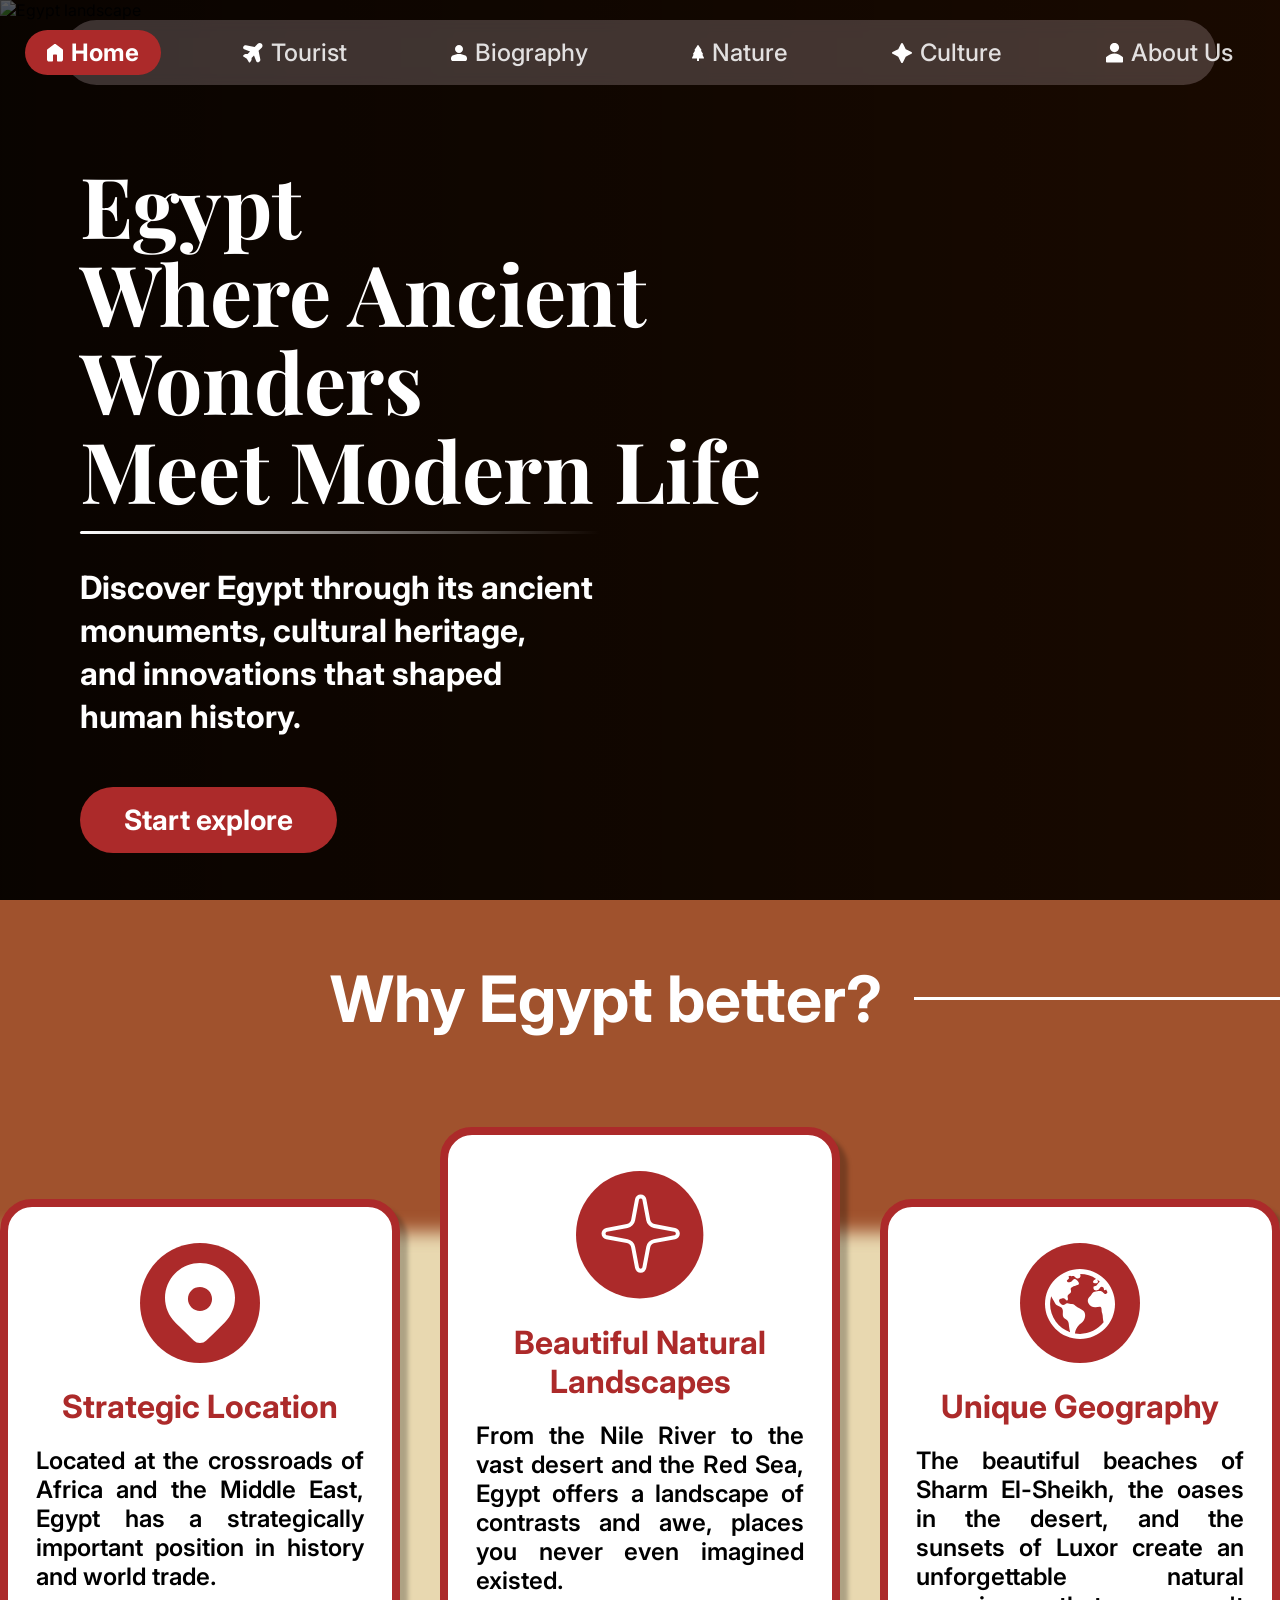
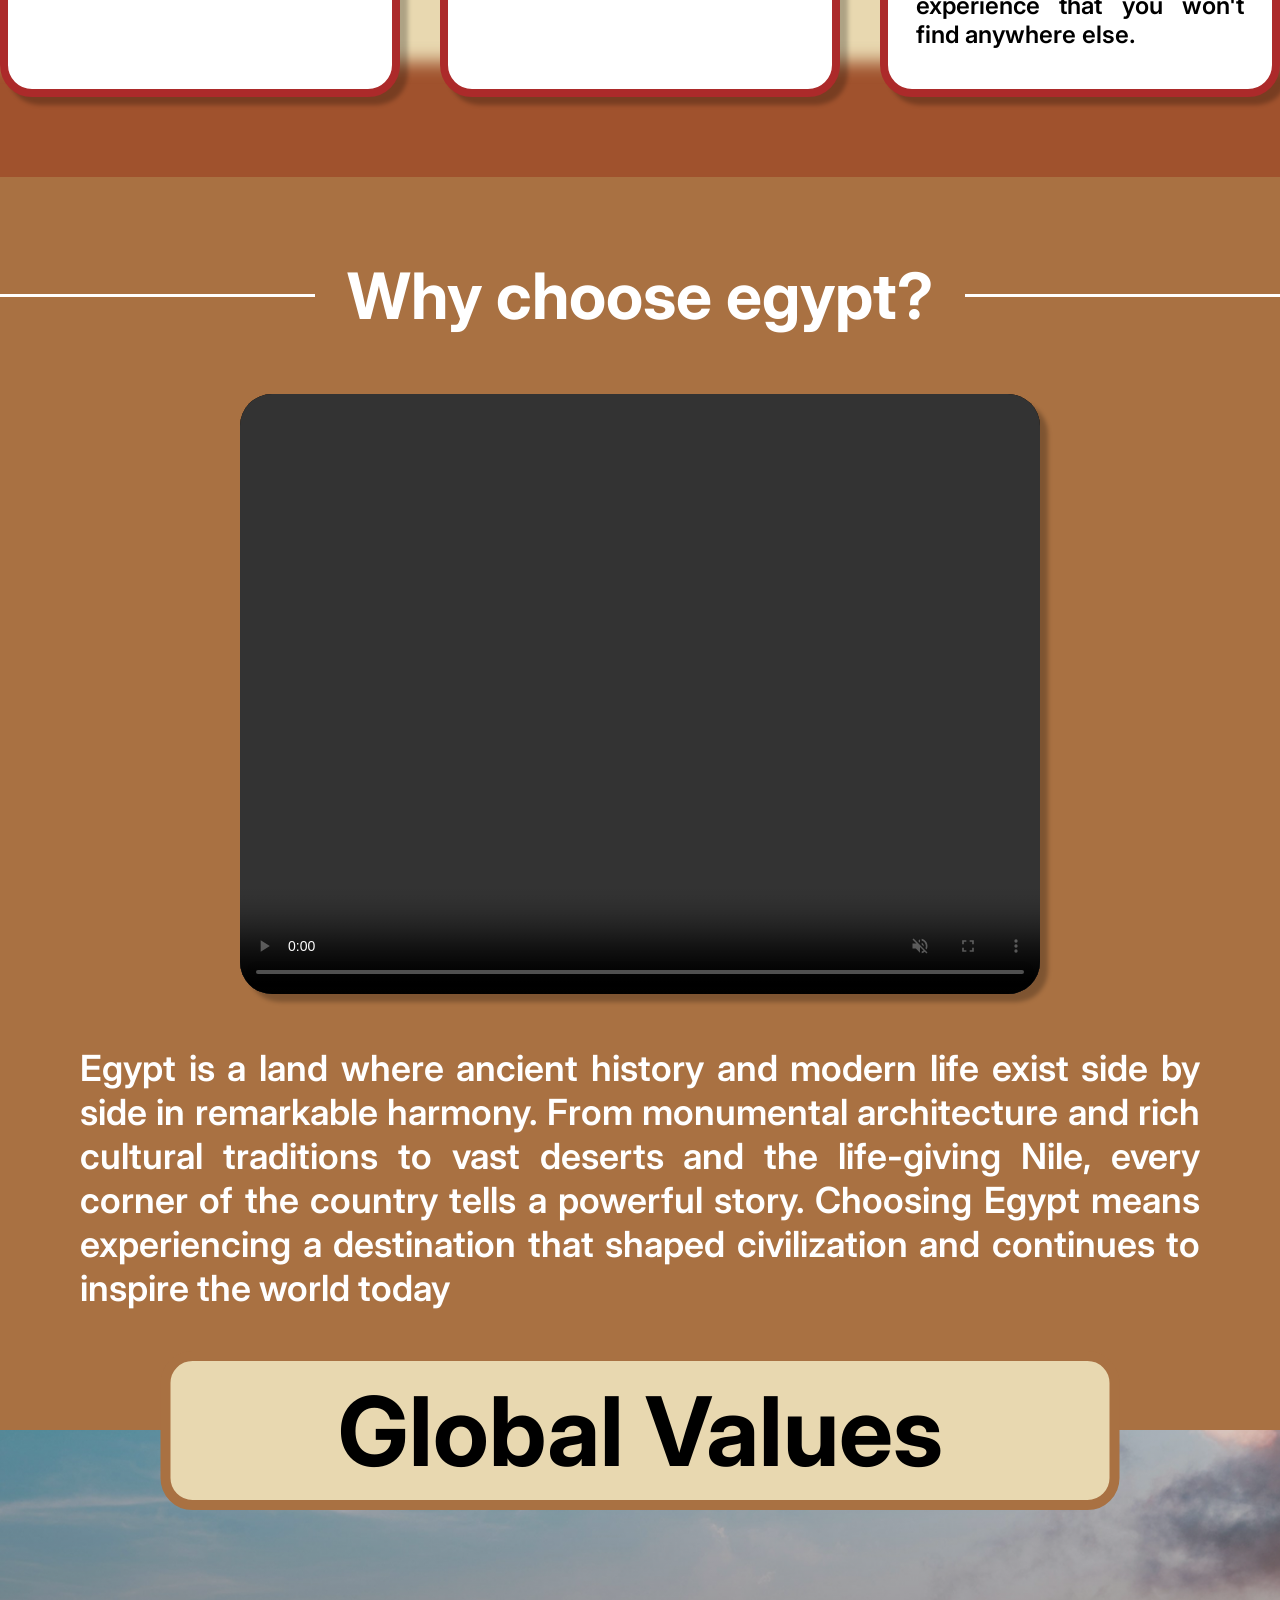
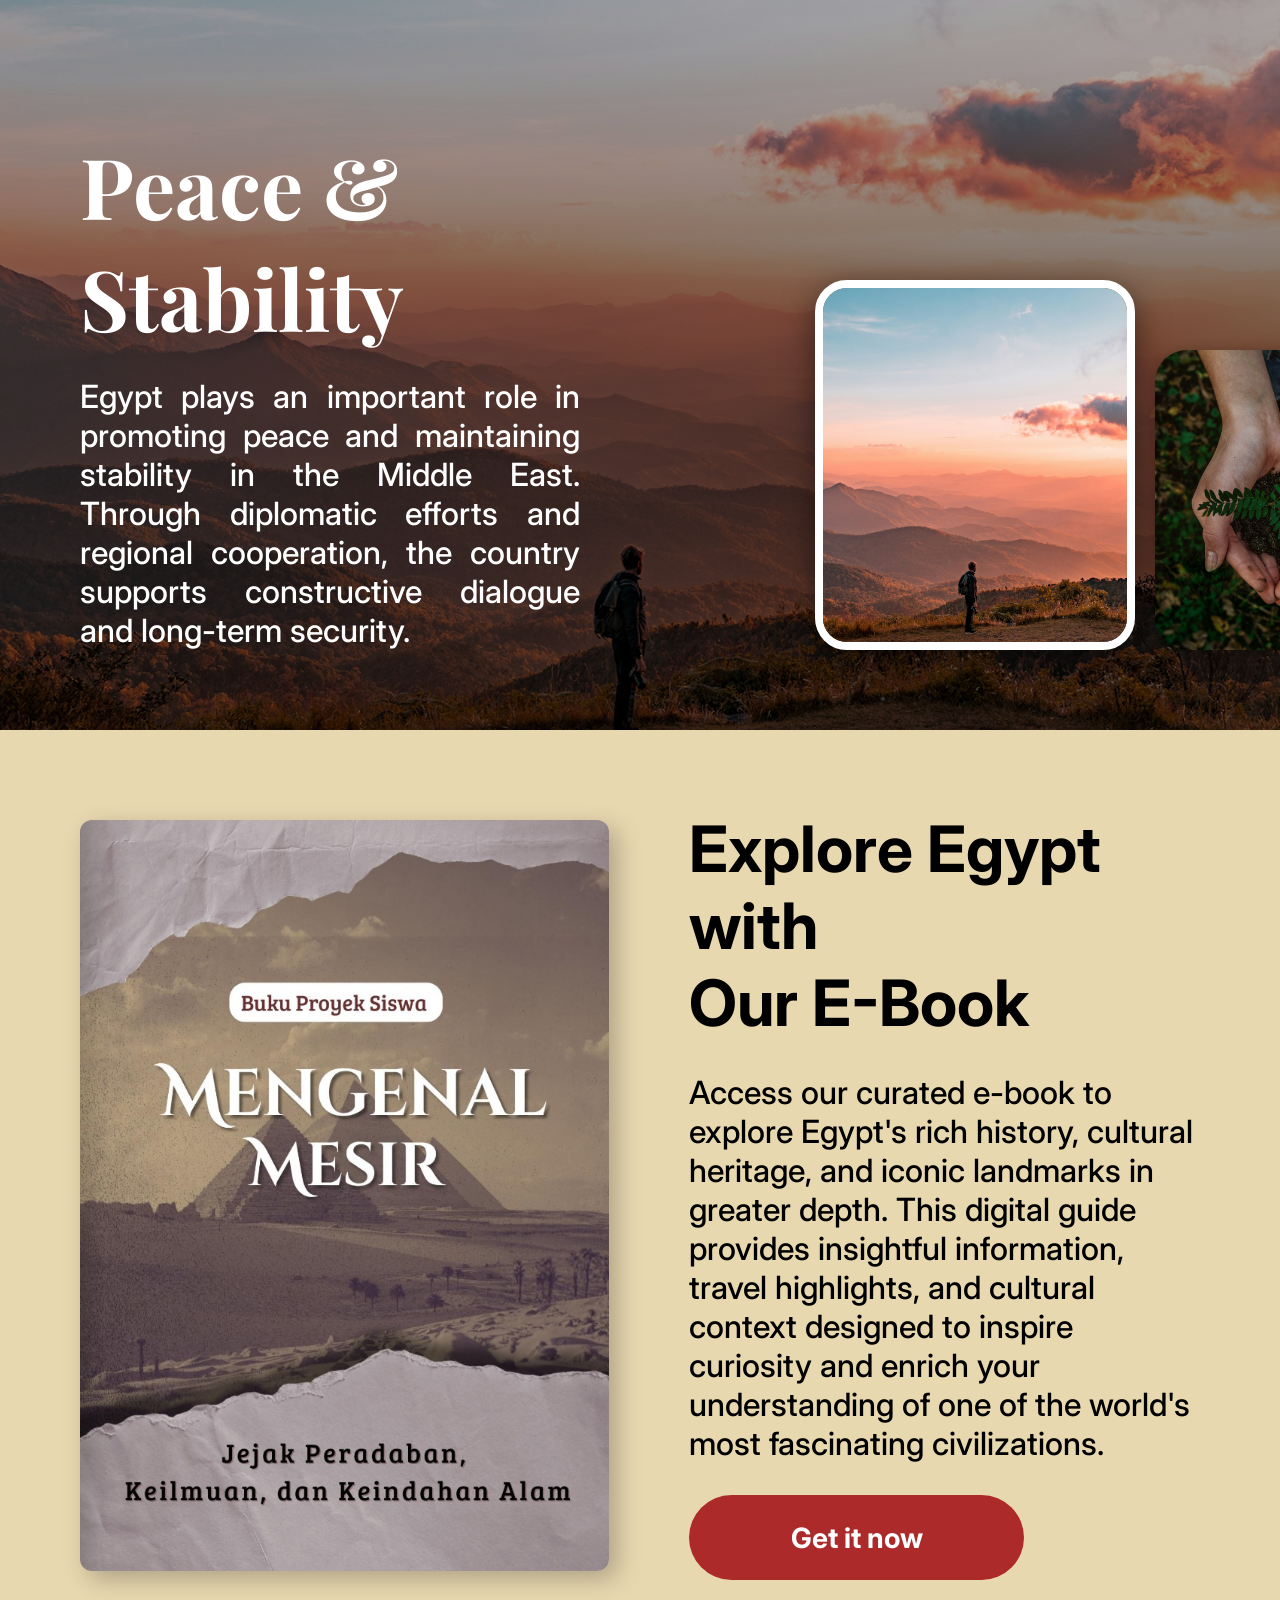
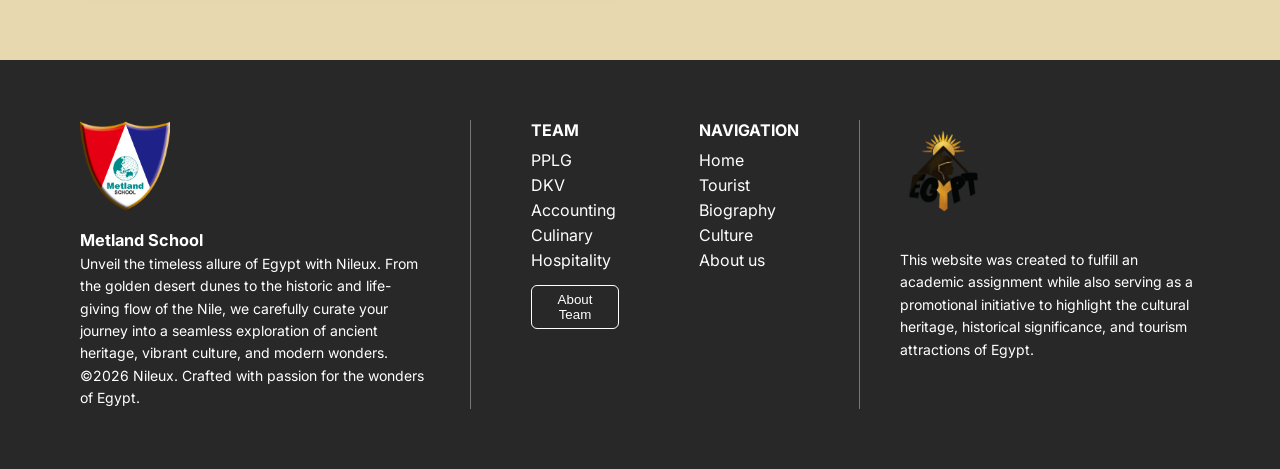
==== index.html @ 89a0843d "Add new tourist features including interactive schedule and iconic slider - Implemented PPlg.js for " ====
<!DOCTYPE html>
<html lang="en">
<head>
    <meta charset="UTF-8">
    <meta name="viewport" content="width=device-width, initial-scale=1.0">
    <title>Egypt – Where Ancient Wonders Meet Modern Life</title>
    <link rel="preconnect" href="https://fonts.googleapis.com">
    <link rel="preconnect" href="https://fonts.gstatic.com" crossorigin>
    <link href="https://fonts.googleapis.com/css2?family=Playfair+Display:wght@700&family=Inter:wght@400;600;700&display=swap" rel="stylesheet">
    <link rel="stylesheet" href="PPLG.css">
</head>
<body>

<!-- ================================================================
     SECTION 1 – HERO
================================================================ -->
<section class="hero">
    <img class="hero__bg" src="back.jpg" alt="Egypt landscape">
    <div class="hero__overlay"></div>

    <nav>
        <a href="./index.html" class="active">
            <svg xmlns="http://www.w3.org/2000/svg" width="16" height="18" viewBox="0 0 16 18" fill="none"><path d="M0 15.5V6.5C0 6.18333 0.0709998 5.88333 0.213 5.6C0.355 5.31667 0.550667 5.08333 0.8 4.9L6.8 0.4C7.15 0.133333 7.55 0 8 0C8.45 0 8.85 0.133333 9.2 0.4L15.2 4.9C15.45 5.08333 15.646 5.31667 15.788 5.6C15.93 5.88333 16.0007 6.18333 16 6.5V15.5C16 16.05 15.804 16.521 15.412 16.913C15.02 17.305 14.5493 17.5007 14 17.5H11C10.7167 17.5 10.4793 17.404 10.288 17.212C10.0967 17.02 10.0007 16.7827 10 16.5V11.5C10 11.2167 9.904 10.9793 9.712 10.788C9.52 10.5967 9.28267 10.5007 9 10.5H7C6.71667 10.5 6.47933 10.596 6.288 10.788C6.09667 10.98 6.00067 11.2173 6 11.5V16.5C6 16.7833 5.904 17.021 5.712 17.213C5.52 17.405 5.28267 17.5007 5 17.5H2C1.45 17.5 0.979333 17.3043 0.588 16.913C0.196666 16.5217 0.000666667 16.0507 0 15.5Z" fill="white"/></svg>
            Home
        </a>
        <a href="./tourist/PPLG.html">
            <svg xmlns="http://www.w3.org/2000/svg" width="20" height="20" viewBox="0 0 20 20" fill="none"><path d="M18.6852 0.814744C18.1633 0.293061 17.4556 0 16.7177 0C15.9798 0 15.2721 0.293061 14.7502 0.814744L11.6382 3.92674L2.88819 2.16874C2.33419 2.05774 1.81219 2.25174 1.42619 2.50174C1.02485 2.76379 0.689735 3.11533 0.447186 3.52874C0.217186 3.92174 0.041186 4.43374 0.126186 4.95974C0.219186 5.54574 0.610186 6.00374 1.21719 6.23974L7.05119 8.51374L4.61619 10.9497C3.78619 10.8827 3.07519 10.8467 2.41719 11.0087C1.62019 11.2047 0.975186 11.6637 0.220186 12.4187C0.139467 12.4993 0.0781831 12.5972 0.0409952 12.705C0.00380729 12.8128 -0.00830509 12.9277 0.00557908 13.0409C0.0194633 13.1541 0.0589783 13.2626 0.121119 13.3583C0.18326 13.4539 0.26639 13.5341 0.364186 13.5927L3.83019 15.6697L5.91019 19.1347C5.96888 19.2324 6.04903 19.3153 6.14457 19.3774C6.24011 19.4394 6.34852 19.4788 6.46158 19.4927C6.57464 19.5066 6.68937 19.4945 6.79708 19.4575C6.90478 19.4204 7.00263 19.3593 7.08319 19.2787C7.83819 18.5237 8.29719 17.8787 8.49319 17.0817C8.65519 16.4237 8.61919 15.7137 8.55219 14.8827L10.9872 12.4477L13.2612 18.2827C13.4972 18.8897 13.9562 19.2807 14.5412 19.3727C15.0682 19.4577 15.5792 19.2827 15.9732 19.0517C16.3862 18.8091 16.7374 18.474 16.9992 18.0727C17.2492 17.6867 17.4432 17.1647 17.3322 16.6117L15.5742 7.86174L18.6852 4.74974C18.9439 4.49153 19.1491 4.18485 19.2891 3.84724C19.4291 3.50964 19.5012 3.14773 19.5012 2.78224C19.5012 2.41675 19.4291 2.05485 19.2891 1.71724C19.1491 1.37964 18.9439 1.07295 18.6852 0.814744Z" fill="white"/></svg>
            Tourist
        </a>
        <a href="./biografi/biography.html">
            <svg xmlns="http://www.w3.org/2000/svg" width="16" height="16" viewBox="0 0 16 16" fill="none"><path d="M5.175 6.825C4.39167 6.04167 4 5.1 4 4C4 2.9 4.39167 1.95833 5.175 1.175C5.95833 0.391667 6.9 0 8 0C9.1 0 10.0417 0.391667 10.825 1.175C11.6083 1.95833 12 2.9 12 4C12 5.1 11.6083 6.04167 10.825 6.825C10.0417 7.60833 9.1 8 8 8C6.9 8 5.95833 7.60833 5.175 6.825ZM0 14V13.2C0 12.6333 0.146 12.1127 0.438 11.638C0.73 11.1633 1.11733 10.8007 1.6 10.55C2.63333 10.0333 3.68333 9.646 4.75 9.388C5.81667 9.13 6.9 9.00067 8 9C9.1 8.99933 10.1833 9.12867 11.25 9.388C12.3167 9.64733 13.3667 10.0347 14.4 10.55C14.8833 10.8 15.271 11.1627 15.563 11.638C15.855 12.1133 16.0007 12.634 16 13.2V14C16 14.55 15.8043 15.021 15.413 15.413C15.0217 15.805 14.5507 16.0007 14 16H2C1.45 16 0.979333 15.8043 0.588 15.413C0.196666 15.0217 0.000666667 14.5507 0 14Z" fill="white"/></svg>
            Biography
        </a>
        <a href="./nature/p1.html">
            <svg xmlns="http://www.w3.org/2000/svg" width="12" height="16" viewBox="0 0 12 16" fill="none"><path d="M6.41598 0.222612C6.37032 0.154133 6.30846 0.0979856 6.23589 0.059152C6.16332 0.0203184 6.08229 0 5.99998 0C5.91768 0 5.83664 0.0203184 5.76407 0.059152C5.6915 0.0979856 5.62964 0.154133 5.58398 0.222612L2.58398 4.72261C2.53388 4.79791 2.50513 4.88538 2.50081 4.97572C2.49649 5.06606 2.51675 5.15588 2.55944 5.23561C2.60213 5.31535 2.66565 5.38201 2.74323 5.4285C2.82081 5.47499 2.90954 5.49957 2.99998 5.49961H3.09798L1.07598 8.73461C1.02868 8.8103 1.0025 8.89727 1.00015 8.98649C0.997812 9.07571 1.01939 9.16393 1.06266 9.242C1.10593 9.32006 1.1693 9.38512 1.2462 9.43042C1.32311 9.47572 1.41073 9.49961 1.49998 9.49961H1.69098L0.0529834 12.7756C0.014785 12.8518 -0.00328506 12.9366 0.000490512 13.0218C0.00426609 13.1069 0.0297619 13.1897 0.0745548 13.2623C0.119348 13.3348 0.18195 13.3947 0.256411 13.4363C0.330872 13.4778 0.414719 13.4996 0.499983 13.4996H4.99998V15.9996H6.99998V13.4996H11.5C11.5852 13.4996 11.6691 13.4778 11.7436 13.4363C11.818 13.3947 11.8806 13.3348 11.9254 13.2623C11.9702 13.1897 11.9957 13.1069 11.9995 13.0218C12.0033 12.9366 11.9852 12.8518 11.947 12.7756L10.31 9.49961H10.501C10.5902 9.49961 10.6779 9.47572 10.7548 9.43042C10.8317 9.38512 10.895 9.32006 10.9383 9.242C10.9816 9.16393 11.0032 9.07571 11.0008 8.98649C10.9985 8.89727 10.9723 8.8103 10.925 8.73461L8.90198 5.49961H8.99998C9.09043 5.49957 9.17916 5.47499 9.25674 5.4285C9.33432 5.38201 9.39784 5.31535 9.44052 5.23561C9.48321 5.15588 9.50348 5.06606 9.49915 4.97572C9.49483 4.88538 9.46609 4.79791 9.41598 4.72261L6.41598 0.222612Z" fill="white"/></svg>
            Nature
        </a>
        <a href="./culture/pplg.html">
            <svg xmlns="http://www.w3.org/2000/svg" width="20" height="20" viewBox="0 0 20 20" fill="none"><path d="M19.44 9.06L16.44 7.56L13.76 6.22L13.73 6.19L12.39 3.51L10.89 0.51C10.55 -0.17 9.44 -0.17 9.1 0.51L7.6 3.51L6.26 6.19L6.23 6.22L3.55 7.56L0.55 9.06C0.21 9.23 0 9.58 0 9.95C0 10.32 0.21 10.67 0.55 10.84L3.55 12.34L6.23 13.68L6.26 13.71L7.6 16.39L9.1 19.39C9.27 19.73 9.62 19.94 9.99 19.94C10.36 19.94 10.71 19.73 10.88 19.39L12.38 16.39L13.72 13.71L13.75 13.68L16.43 12.34L19.43 10.84C19.77 10.67 19.98 10.32 19.98 9.95C19.98 9.58 19.77 9.23 19.43 9.06H19.44Z" fill="white"/></svg>
            Culture
        </a>
        <a href="./About us/About PPLG.html">
            <svg xmlns="http://www.w3.org/2000/svg" width="17" height="20" viewBox="0 0 17 20" fill="none"><path d="M16.745 14.0709C15.6944 12.9326 14.4194 12.0242 13.0004 11.4028C11.5814 10.7815 10.0491 10.4607 8.5 10.4607C6.95092 10.4607 5.41862 10.7815 3.99961 11.4028C2.58061 12.0242 1.30563 12.9326 0.255 14.0709C0.0922612 14.25 0.00144193 14.4828 0 14.7248V18.6479C0.00343822 18.9057 0.108285 19.1518 0.291843 19.3329C0.475402 19.514 0.722903 19.6156 0.980769 19.6156H16.0192C16.2793 19.6156 16.5288 19.5122 16.7127 19.3283C16.8967 19.1444 17 18.8949 17 18.6348V14.7117C16.9954 14.4743 16.9048 14.2466 16.745 14.0709Z" fill="white"/><path d="M8.4988 9.15385C11.0266 9.15385 13.0757 7.10469 13.0757 4.57692C13.0757 2.04916 11.0266 0 8.4988 0C5.97103 0 3.92188 2.04916 3.92188 4.57692C3.92188 7.10469 5.97103 9.15385 8.4988 9.15385Z" fill="white"/></svg>
            About Us
        </a>
    </nav>

    <div class="hero__content">
        <h1 class="hero__title">
            Egypt<br>
            Where Ancient Wonders<br>
            Meet Modern Life
        </h1>
        <div class="hero__title-line"></div>
        <p class="hero__desc">
            Discover Egypt through its ancient<br>
            monuments, cultural heritage,<br>
            and innovations that shaped<br>
            human history.
        </p>
        <a href="#" class="hero__btn">Start explore</a>
    </div>
</section>

<!-- ================================================================
     SECTION 2 – WHY EGYPT
================================================================ -->
<section class="why">

    <!-- Judul + garis -->
    <div class="why__header">
        <h2 class="why__title">Why Egypt better?</h2>
        <div class="why__line"></div>
    </div>

    <!-- Wrapper: blur panel + cards di dalamnya -->
    <div class="why__cards-wrapper">

        <!-- Panel cream blur DI BELAKANG cards -->
        <div class="why__cards-bg"></div>

        <!-- Cards (di depan blur panel) -->
        <div class="why__cards">

            <!-- CARD 1 – Strategic Location -->
            <div class="card card--sm">
                <div class="card__icon">
                    <svg xmlns="http://www.w3.org/2000/svg" width="120" height="120" viewBox="0 0 120 120" fill="none">
                        <circle cx="60" cy="60" r="60" fill="#AC2A2A"/>
                        <path d="M35.25 30.2121C48.9169 16.596 71.0774 16.596 84.7483 30.2121C98.4192 43.8282 98.4152 65.8918 84.7483 79.5079L79.9769 84.2041C75.4293 88.6418 70.8656 93.063 66.2859 97.4679C64.5994 99.0921 62.3451 100 59.9991 100C57.6531 100 55.3989 99.0921 53.7123 97.4679L39.6796 83.8678C37.9163 82.1436 36.4398 80.689 35.25 79.5039C28.687 72.9667 25 64.1006 25 54.856C25 45.6114 28.687 36.7453 35.25 30.2081M59.9991 43.9443C58.4155 43.9443 56.8474 44.255 55.3843 44.8585C53.9213 45.4621 52.5919 46.3468 51.4721 47.4621C50.3523 48.5774 49.4641 49.9015 48.858 51.3587C48.252 52.8159 47.9401 54.3777 47.9401 55.955C47.9401 57.5322 48.252 59.094 48.858 60.5513C49.4641 62.0085 50.3523 63.3325 51.4721 64.4478C52.5919 65.5631 53.9213 66.4478 55.3843 67.0514C56.8474 67.655 58.4155 67.9656 59.9991 67.9656C63.1974 67.9656 66.2647 66.7002 68.5262 64.4478C70.7877 62.1954 72.0582 59.1404 72.0582 55.955C72.0582 52.7695 70.7877 49.7146 68.5262 47.4621C66.2647 45.2097 63.1974 43.9443 59.9991 43.9443Z" fill="white"/>
                    </svg>
                </div>
                <h3 class="card__title">Strategic Location</h3>
                <p class="card__text">Located at the crossroads of Africa and the Middle East, Egypt has a strategically important position in history and world trade.</p>
            </div>

            <!-- CARD 2 – Beautiful Natural Landscapes -->
            <div class="card card--lg">
                <div class="card__icon">
                    <svg xmlns="http://www.w3.org/2000/svg" width="128" height="128" viewBox="0 0 129 129" fill="none">
                        <circle cx="64.191" cy="64.191" r="64.191" fill="#AC2A2A"/>
                        <path d="M61.5109 28.6578C61.6713 27.799 62.127 27.0234 62.7991 26.4653C63.4711 25.9071 64.3172 25.6016 65.1908 25.6016C66.0645 25.6016 66.9106 25.9071 67.5826 26.4653C68.2547 27.0234 68.7104 27.799 68.8708 28.6578L72.8053 49.4646C73.0847 50.9439 73.8036 52.3045 74.8681 53.369C75.9326 54.4335 77.2933 55.1524 78.7725 55.4319L99.5793 59.3664C100.438 59.5268 101.214 59.9825 101.772 60.6545C102.33 61.3266 102.636 62.1727 102.636 63.0463C102.636 63.9199 102.33 64.766 101.772 65.4381C101.214 66.1101 100.438 66.5658 99.5793 66.7262L78.7725 70.6607C77.2933 70.9402 75.9326 71.6591 74.8681 72.7236C73.8036 73.7881 73.0847 75.1487 72.8053 76.628L68.8708 97.4348C68.7104 98.2936 68.2547 99.0692 67.5826 99.6273C66.9106 100.186 66.0645 100.491 65.1908 100.491C64.3172 100.491 63.4711 100.186 62.7991 99.6273C62.127 99.0692 61.6713 98.2936 61.5109 97.4348L57.5764 76.628C57.297 75.1487 56.5781 73.7881 55.5136 72.7236C54.4491 71.6591 53.0884 70.9402 51.6091 70.6607L30.8023 66.7262C29.9436 66.5658 29.1679 66.1101 28.6098 65.4381C28.0516 64.766 27.7461 63.9199 27.7461 63.0463C27.7461 62.1727 28.0516 61.3266 28.6098 60.6545C29.1679 59.9825 29.9436 59.5268 30.8023 59.3664L51.6091 55.4319C53.0884 55.1524 54.4491 54.4335 55.5136 53.369C56.5781 52.3045 57.297 50.9439 57.5764 49.4646L61.5109 28.6578Z" stroke="white" stroke-width="4" stroke-linecap="round" stroke-linejoin="round"/>
                    </svg>
                </div>
                <h3 class="card__title">Beautiful Natural Landscapes</h3>
                <p class="card__text">From the Nile River to the vast desert and the Red Sea, Egypt offers a landscape of contrasts and awe, places you never even imagined existed.</p>
            </div>

            <!-- CARD 3 – Unique Geography -->
            <div class="card card--sm">
                <div class="card__icon">
                    <svg xmlns="http://www.w3.org/2000/svg" width="120" height="120" viewBox="0 0 120 120" fill="none">
                        <circle cx="60" cy="60" r="60" fill="#AC2A2A"/>
                        <path d="M84.6626 36.3374C81.4296 33.0725 77.5834 30.4785 73.3449 28.7045C69.1064 26.9305 64.5592 26.0114 59.9644 26.0001C55.3697 25.9888 50.818 26.8855 46.5708 28.6386C42.3236 30.3917 38.4647 32.9667 35.2157 36.2157C31.9667 39.4647 29.3917 43.3236 27.6386 47.5708C25.8855 51.818 24.9888 56.3697 25.0001 60.9644C25.0114 65.5592 25.9305 70.1064 27.7045 74.3449C29.4785 78.5834 32.0725 82.4296 35.3374 85.6626C38.5704 88.9275 42.4166 91.5215 46.6551 93.2955C50.8936 95.0695 55.4408 95.9886 60.0356 95.9999C64.6303 96.0112 69.182 95.1145 73.4292 93.3614C77.6764 91.6083 81.5353 89.0333 84.7843 85.7843C88.0333 82.5353 90.6083 78.6764 92.3614 74.4292C94.1145 70.182 95.0112 65.6303 94.9999 61.0356C94.9886 56.4408 94.0695 51.8936 92.2955 47.6551C90.5215 43.4166 87.9275 39.5704 84.6626 36.3374ZM30.1041 61C30.1029 58.3541 30.4537 55.7197 31.1473 53.1663C32.2902 55.6265 33.95 57.7519 35.0789 60.276C36.5379 63.5209 40.4555 62.6209 42.1854 65.4641C43.7207 67.9882 42.0811 71.1802 43.2302 73.821C44.0648 75.7378 46.033 76.1566 47.3908 77.558C48.7781 78.9718 48.7485 80.9088 48.9603 82.7524C49.1991 84.9185 49.5867 87.0656 50.1203 89.1785C50.1203 89.1941 50.1203 89.2112 50.1328 89.2268C38.4812 85.1347 30.1041 74.0281 30.1041 61ZM60 90.8959C58.3304 90.8955 56.6638 90.7559 55.0173 90.4786C55.0345 90.0567 55.0423 89.6627 55.0843 89.3887C55.4627 86.9129 56.7021 84.4917 58.3744 82.6387C60.0265 80.8107 62.2905 79.5744 63.6856 77.5004C65.0527 75.4762 65.4622 72.7513 64.8986 70.3861C64.0687 66.892 59.3211 65.7257 56.7613 63.8308C55.2898 62.7408 53.9803 61.0561 52.048 60.919C51.1573 60.8568 50.4115 61.0483 49.5286 60.8209C48.719 60.6107 48.0837 60.1747 47.221 60.2884C45.6095 60.5002 44.5927 62.2223 42.8612 61.9887C41.2185 61.7692 39.526 59.8462 39.1523 58.2813C38.6727 56.2696 40.264 55.6172 41.969 55.4381C42.6806 55.3634 43.4794 55.2824 44.1629 55.544C45.0629 55.8772 45.488 56.7585 46.2961 57.2038C47.8112 58.0353 48.1179 56.7071 47.8859 55.3618C47.5387 53.347 47.1338 52.5264 48.9307 51.139C50.1764 50.183 51.2414 49.4916 51.0421 47.7742C50.9238 46.7652 50.371 46.3089 50.8864 45.3046C51.2772 44.5401 52.3501 43.8503 53.0492 43.3941C54.8539 42.2169 60.7801 42.3041 58.3588 39.0094C57.6473 38.0424 56.3346 36.314 55.089 36.0774C53.5319 35.7831 52.8405 37.5208 51.7553 38.2869C50.6342 39.0794 48.4511 39.9794 47.3285 38.754C45.8181 37.105 48.3297 36.5647 48.8856 35.4125C49.1425 34.8753 48.8856 34.1295 48.4527 33.4272C49.0143 33.1905 49.5852 32.971 50.1655 32.7686C50.5291 33.0372 50.9605 33.199 51.4111 33.2357C52.4528 33.3042 53.4353 32.7406 54.3447 33.4506C55.3537 34.2291 56.0808 35.2132 57.4199 35.4561C58.7154 35.6912 60.0872 34.936 60.408 33.6094C60.6026 32.8028 60.408 31.9511 60.2211 31.1181C66.0446 31.1516 71.7299 32.8956 76.5705 36.1334C76.259 36.0151 75.8869 36.0291 75.4276 36.2424C74.4824 36.6815 73.1433 37.7995 73.0328 38.9081C72.9066 40.1663 74.7627 40.3438 75.644 40.3438C76.9675 40.3438 78.3082 39.7521 77.8815 38.223C77.6962 37.5597 77.444 36.8699 77.0376 36.4526C78.0146 37.1304 78.9505 37.8656 79.8403 38.6543C79.8263 38.6684 79.8123 38.6808 79.7983 38.6964C78.9014 39.6306 77.8597 40.3702 77.2462 41.5069C76.8134 42.3073 76.326 42.6872 75.4494 42.8943C74.9667 43.0079 74.4155 43.05 74.0106 43.3739C72.8833 44.2614 73.5248 46.3946 74.593 47.0345C75.9429 47.8427 77.9454 47.4627 78.9637 46.3089C79.7594 45.4058 80.228 43.8379 81.659 43.8394C82.289 43.8381 82.8942 44.0848 83.3438 44.5261C83.9354 45.1396 83.8187 45.7126 83.9448 46.4787C84.1674 47.8396 85.368 47.1015 86.0982 46.4148C86.6306 47.3622 87.1109 48.3378 87.537 49.3375C86.7335 50.4944 86.0951 51.7556 84.1628 50.4072C83.0059 49.5991 82.2943 48.4266 80.8415 48.0622C79.5725 47.7508 78.2723 48.0747 77.0189 48.2911C75.5942 48.5387 73.9047 48.6477 72.8241 49.7267C71.7793 50.7669 71.2266 52.1589 70.1148 53.2037C67.9645 55.2279 67.0567 57.4374 68.4487 60.2993C69.7878 63.0507 72.589 64.5439 75.6113 64.3477C78.5806 64.15 81.6652 62.4278 81.5796 66.7425C81.5484 68.27 81.8676 69.3273 82.3363 70.7458C82.7707 72.0537 82.7412 73.3212 82.8408 74.6712C82.9356 76.252 83.1827 77.82 83.5789 79.3533C80.7879 82.9467 77.2127 85.8547 73.1261 87.8552C69.0396 89.8557 64.5499 90.8957 60 90.8959Z" fill="white"/>
                    </svg>
                </div>
                <h3 class="card__title">Unique Geography</h3>
                <p class="card__text">The beautiful beaches of Sharm El-Sheikh, the oases in the desert, and the sunsets of Luxor create an unforgettable natural experience that you won't find anywhere else.</p>
            </div>

        </div><!-- end .why__cards -->
    </div><!-- end .why__cards-wrapper -->

</section>


<!-- ================================================================
     SECTION 3 – WHY CHOOSE EGYPT
================================================================ -->
<section class="choose">

    <!-- Header: garis kiri + judul + garis kanan -->
    <div class="choose__header">
        <div class="choose__line"></div>
        <h2 class="choose__title">Why choose egypt?</h2>
        <div class="choose__line"></div>
    </div>

    <!-- Video box – ganti src="your-video.mp4" dengan file mp4 kamu -->
    <div class="choose__video-wrapper">
        <video
            class="choose__video"
            src="https://files.catbox.moe/pv35fy.mp4"
            controls
            autoplay
            muted
            loop
        >
            Your browser does not support the video tag.
        </video>
    </div>

    <!-- Description -->
    <p class="choose__desc">
        Egypt is a land where ancient history and modern life exist side by side in remarkable harmony. From monumental architecture and rich cultural traditions to vast deserts and the life-giving Nile, every corner of the country tells a powerful story. Choosing Egypt means experiencing a destination that shaped civilization and continues to inspire the world today
    </p>

    <!-- Badge "Global Values" — melayang di batas bawah section ini -->
    <div class="global__badge-wrap">
        <div class="global__badge">
            <span class="global__badge-text">Global Values</span>
        </div>
    </div>

</section>


<!-- ================================================================
     SECTION 4 – GLOBAL VALUES  (6-slide interactive)
================================================================ -->
<section class="global">

    <!-- Background slide -->
    <img class="global__bg" src="global-1.jpg" alt="Global Values background">

    <!-- Dark overlay -->
    <div class="global__overlay"></div>

    <!-- Teks kiri bawah -->
    <div class="global__content">
        <h3 class="global__subtitle">Peace &amp;<br>Stability</h3>
        <p class="global__text">
            Egypt plays an important role in promoting peace and maintaining stability in the Middle East. Through diplomatic efforts and regional cooperation, the country supports constructive dialogue and long-term security.
        </p>
    </div>

    <!-- Thumbnail area kanan bawah: 2 kotak saja -->
    <div class="global__thumbs">

        <!-- Kotak besar kiri — slide aktif -->
        <div class="global__thumb global__thumb-active">
            <img src="global-1.jpg" alt="current slide">
        </div>

        <!-- Kotak kecil kanan — next slide, klik untuk maju -->
        <div class="global__thumb global__thumb-next">
            <img src="global-2.jpg" alt="next slide">
        </div>

    </div>

</section>

<!-- Global Values Slider JS -->
<script src="pplg.js"></script>
<script>
    document.addEventListener('DOMContentLoaded', initGlobalSlider);
</script>


<!-- ================================================================
     SECTION 5 – E-BOOK
================================================================ -->
<section class="ebook">
    <div class="ebook__inner">

        <!-- Gambar buku -->
        <div class="ebook__cover">
            <img src="ebook.jpeg" alt="Mengenal Mesir – E-Book Cover">
        </div>

        <!-- Konten kanan -->
        <div class="ebook__content">
            <h2 class="ebook__title">Explore Egypt with<br>Our E-Book</h2>
            <p class="ebook__desc">
                Access our curated e-book to explore Egypt's rich history, cultural heritage, and iconic landmarks in greater depth. This digital guide provides insightful information, travel highlights, and cultural context designed to inspire curiosity and enrich your understanding of one of the world's most fascinating civilizations.
            </p>
            <a class="ebook__btn" href="https://heyzine.com/flip-book/62bc77f79d.htm" target="_blank" rel="noopener noreferrer">
                Get it now
            </a>
        </div>
    </div>
</section>

<footer class="footer">
            <div class="footer-container">
                <div class="footer-left">
                    <img src="../school.png" class="footer-logo">
                    <h3>Metland School</h3>
                    <p>
                        Unveil the timeless allure of Egypt with Nileux. From the golden desert dunes
                        to the historic and life-giving flow of the Nile, we carefully curate your
                        journey into a seamless exploration of ancient heritage, vibrant culture,
                        and modern wonders.
                    </p>
                    <p class="copyright">
                        ©2026 Nileux. Crafted with passion for the wonders of Egypt.
                    </p>
                </div>

                <div class="footer-middle">
                    <div class="team">
                        <h4>TEAM</h4>
                        <p>PPLG</p>
                        <p>DKV</p>
                        <p>Accounting</p>
                        <p>Culinary</p>
                        <p>Hospitality</p>
                        <button>About Team</button>
                    </div>
                    <div class="navigation">
                        <h4>NAVIGATION</h4>
                        <p>Home</p>
                        <p>Tourist</p>
                        <p>Biography</p>
                        <p>Culture</p>
                        <p>About us</p>
                    </div>
                </div>

                <div class="footer-right">
                    <img src="../egypt.png" class="footer-logo">
                    <p>
                        This website was created to fulfill an academic assignment while also serving
                        as a promotional initiative to highlight the cultural heritage, historical
                        significance, and tourism attractions of Egypt.
                    </p>
                </div>
            </div>
        </footer>

</body>
</html>
---- PPLG.css ----
/* ============================================================
   RESET & BASE
============================================================ */
*, *::before, *::after {
    margin: 0;
    padding: 0;
    box-sizing: border-box;
}

html, body {
    width: 100%;
    min-height: 100vh;
    font-family: 'Inter', sans-serif;
    background: #1a0a00;
}

/* ============================================================
   HERO SECTION
============================================================ */
.hero {
    position: relative;
    width: 100%;
    height: 100vh;
    overflow: hidden;
}

.hero__bg {
    position: absolute;
    inset: 0;
    width: 100%;
    height: 100%;
    object-fit: cover;
    object-position: center top;
    z-index: 0;
}

.hero__overlay {
    position: absolute;
    inset: 0;
    background: linear-gradient(
        to right,
        rgba(0,0,0,0.65) 0%,
        rgba(0,0,0,0.30) 60%,
        rgba(0,0,0,0.05) 100%
    );
    z-index: 1;
}

/* ============================================================
   NAVBAR
============================================================ */
nav {
    display: flex;
    justify-content: center;
    align-items: center;
    gap: 60px;
    width: 1400px;
    max-width: 90%;
    padding: 10px 24px;
    margin: 20px auto 0;
    border-radius: 64px;
    background: rgba(180, 160, 160, 0.30);
    backdrop-filter: blur(7px);
    -webkit-backdrop-filter: blur(7px);
    position: relative;
    z-index: 10;
}

nav a {
    display: flex;
    align-items: center;
    gap: 8px;
    text-decoration: none;
    color: rgba(255,255,255,0.85);
    font-family: 'Inter', sans-serif;
    font-size: 24px;
    font-weight: 500;
    padding: 8px 22px;
    border-radius: 30px;
    transition: background 0.25s, color 0.25s;
    white-space: nowrap;
}

nav a svg { flex-shrink: 0; }

nav a:hover {
    background: rgba(255,255,255,0.12);
    color: #fff;
}

nav a.active {
    background: #AC2A2A;
    color: #ffffff;
    font-weight: 700;
}

/* ============================================================
   HERO CONTENT
============================================================ */
.hero__content {
    position: absolute;
    top: 160px;
    left: 80px;
    max-width: 700px;
    z-index: 5;
}

.hero__title {
    color: #FFF;
    font-family: 'Playfair Display', serif;
    font-size: 84px;
    font-weight: 700;
    line-height: 1.05;
    margin-bottom: 18px;
}

.hero__title-line {
    width: 520px;
    height: 3px;
    background: linear-gradient(to right, #ffffff 0%, rgba(255,255,255,0) 100%);
    border-radius: 2px;
    margin-bottom: 32px;
}

.hero__desc {
    color: #FFF;
    font-family: 'Inter', sans-serif;
    font-size: 32px;
    font-weight: 700;
    line-height: 1.35;
    max-width: 580px;
    margin-bottom: 48px;
}

.hero__btn {
    display: inline-block;
    color: #FFF;
    font-family: 'Inter', sans-serif;
    font-size: 28px;
    font-weight: 700;
    text-decoration: none;
    padding: 16px 44px;
    border-radius: 64px;
    background: #AC2A2A;
    border: none;
    cursor: pointer;
    transition: background 0.25s, transform 0.2s;
}

.hero__btn:hover { background: #c43333; transform: translateY(-2px); }
.hero__btn:active { transform: translateY(0); }

/* ============================================================
   WHY EGYPT SECTION
============================================================ */
.why {
    width: 100%;
    background: #A0522D;
    padding: 60px 80px 80px;
    overflow: hidden;
}

/* Header baris judul + garis */
.why__header {
    display: flex;
    align-items: center;
    gap: 32px;
    margin-left: 250px;
    margin-bottom: 60px;
}

.why__title {
    color: #FFF;
    font-family: 'Inter', sans-serif;
    font-size: 64px;
    font-weight: 700;
    line-height: normal;
    white-space: nowrap;
}

.why__line {
    width: 650px;
    height: 3px;
    background: #FFF;
    flex-shrink: 0;
}

/* ============================================================
   WRAPPER: blur panel + cards
   Posisi: relative agar blur bisa absolute di dalamnya
============================================================ */
.why__cards-wrapper {
    position: relative;
    display: flex;
    justify-content: center;
    align-items: flex-end;
    /* tinggi wrapper = tinggi card terbesar + sedikit padding bawah */
    min-height: 600px;
}

/* Panel cream blur — posisi absolute di belakang cards */
.why__cards-bg {
    position: absolute;
    bottom: 35px;
    left: 50%;
    transform: translateX(-50%);
    width: 2000px;
    height: 430px;
    background: #E8D8B0;
    filter: blur(9px);
    z-index: 0;           /* di BELAKANG cards */
    border-radius: 8px;
    pointer-events: none; /* tidak mengganggu klik */
}

/* Cards — z-index lebih tinggi, tampil di DEPAN blur */
.why__cards {
    position: relative;
    z-index: 1;
    display: flex;
    justify-content: center;
    align-items: flex-end;
    gap: 40px;
}

/* ============================================================
   CARDS
============================================================ */
.card {
    border-radius: 32px;
    border: 8px solid #AC2A2A;
    background: #FFF;
    box-shadow: 8px 8px 4px 0 rgba(0,0,0,0.25);
    display: flex;
    flex-direction: column;
    align-items: center;
    padding: 36px 28px;
    gap: 20px;
}

.card--sm { width: 400px; height: 498px; }
.card--lg { width: 400px; height: 570px; }

.card__icon { flex-shrink: 0; }

.card__title {
    color: #AC2A2A;
    text-align: center;
    font-family: 'Inter', sans-serif;
    font-size: 32px;
    font-weight: 700;
    line-height: normal;
}

.card__text {
    color: #000;
    text-align: justify;
    font-family: 'Inter', sans-serif;
    font-size: 24px;
    font-weight: 600;
    line-height: normal;
}

/* ============================================================
   WHY CHOOSE EGYPT SECTION
============================================================ */
.choose {
    width: 100%;
    background: #A97142;
    padding: 80px 80px 120px;  /* extra bottom untuk badge melayang */
    position: relative;
    z-index: 1;
    overflow: visible;
}

/* Header: garis kiri + judul + garis kanan */
.choose__header {
    display: flex;
    align-items: center;
    justify-content: center;
    gap: 32px;
    margin-bottom: 60px;
}

.choose__line {
    width: 320px;
    height: 3px;
    background: #FFF;
    flex-shrink: 0;
}

.choose__title {
    color: #FFF;
    text-align: center;
    font-family: 'Inter', sans-serif;
    font-size: 64px;
    font-weight: 700;
    line-height: normal;
    white-space: nowrap;
}

/* Video box */
.choose__video-wrapper {
    display: flex;
    justify-content: center;
    margin-bottom: 52px;
}

.choose__video {
    width: 800px;
    height: 600px;
    border-radius: 32px;
    box-shadow: 8px 8px 4px 0 rgba(0, 0, 0, 0.25);
    object-fit: cover;
    display: block;
    background: #000;  /* fallback jika video belum diisi */
}

/* Description text */
.choose__desc {
    color: #FFF;
    text-align: justify;
    font-family: 'Inter', sans-serif;
    font-size: 36px;
    font-weight: 600;
    line-height: normal;
    max-width: 1200px;
    margin: 0 auto;
}

/* ============================================================
   GLOBAL VALUES SECTION
============================================================ */
.global {
    position: relative;
    width: 100%;
    overflow: hidden;
    margin-top: 0px;
    height: 1096px;
    clip-path: inset(0);  /* clip konten yang keluar tepi */
    max-height: 100vh;
}

/* Background foto — absolute fill */
.global__bg {
    position: absolute;
    inset: 0;
    width: 100%;
    height: 100%;
    object-fit: cover;
    object-position: center;
    z-index: 0;
    display: block;
}

/* Overlay gelap supaya teks terbaca */
.global__overlay {
    position: absolute;
    inset: 0;
    background: linear-gradient(
        to bottom,
        rgba(0,0,0,0.15) 0%,
        rgba(0,0,0,0.55) 60%
    );
    z-index: 1;
}

/* ---- Kotak "Global Values" — di bawah section choose, melayang ke global ---- */
/* Badge ada di dalam .choose yang punya position:relative, jadi tidak terpotong */
.global__badge-wrap {
    position: absolute;
    bottom: -80px;         /* setengah dari tinggi kotak (159/2 ≈ 80) */
    left: 50%;
    transform: translateX(-50%);
    z-index: 10;
    display: flex;
    justify-content: center;
}

.global__badge {
    width: 959px;
    height: 159px;
    border-radius: 32px;
    border: 10px solid #A97142;
    background: #E8D8B0;
    display: flex;
    align-items: center;
    justify-content: center;
}

.global__badge-text {
    color: #000;
    text-align: center;
    font-family: 'Inter', sans-serif;
    font-size: 96px;
    font-weight: 700;
    line-height: normal;
}

/* ---- Konten teks di atas gambar ---- */
.global__content {
    position: absolute;
    bottom: 80px;
    left: 80px;
    max-width: 500px;
    z-index: 2;
}

.global__subtitle {
    color: #FFF;
    font-family: 'Playfair Display', serif;
    font-size: 84px;
    font-weight: 700;
    line-height: normal;
    margin-bottom: 24px;
}

.global__text {
    color: #FFF;
    text-align: justify;
    font-family: 'Inter', sans-serif;
    font-size: 32px;
    font-weight: 500;
    line-height: normal;
}

/* ---- .global__img-small lama — dihapus, diganti thumbs ---- */
.global__img-small { display: none; }

/* ============================================================
   GLOBAL VALUES — THUMBNAIL AREA (2 kotak saja)
============================================================ */

/* Container thumb — kanan bawah
   right negatif supaya kotak kecil setengah keluar dari tepi */
.global__thumbs {
    position: absolute;
    bottom: 80px;
    right: -125px;
    z-index: 5;
    display: flex;
    align-items: flex-end;
    gap: 20px;
}

/* Base thumb */
.global__thumb {
    overflow: hidden;
    flex-shrink: 0;
}

.global__thumb img {
    display: block;
    width: 100%;
    height: 100%;
    object-fit: cover;
}

/* Kotak besar (aktif) — 320×370, border putih 8px */
.global__thumb-active {
    width: 320px;
    height: 370px;
    border: 8px solid #FFF;
    border-radius: 32px;
    box-shadow: 0 8px 32px rgba(0,0,0,0.5);
    cursor: default;
    position: relative;
    z-index: 2;
}

/* Kotak kecil (next) — 250×300, tanpa border keras */
.global__thumb-next {
    width: 250px;
    height: 300px;
    border-radius: 32px;
    box-shadow: 0 4px 16px rgba(0,0,0,0.4);
    cursor: pointer;
    opacity: 0.85;
    position: relative;
    z-index: 1;
    align-self: flex-end;
    transition: opacity 0.2s ease, transform 0.2s ease;
}

.global__thumb-next:hover {
    opacity: 1;
    transform: translateX(6px);
}

/* Hapus .global__img-small lama */
.global__img-small { display: none; }

/* ============================================================
   E-BOOK SECTION
============================================================ */
.ebook {
    width: 100%;
    background: #E8D8B0;
    padding: 80px;
}

.ebook__inner {
    display: flex;
    align-items: center;
    gap: 80px;
    max-width: 1400px;
    margin: 0 auto;
}

/* Gambar buku */
.ebook__cover {
    width: 529px;
    height: 751px;
    aspect-ratio: 81 / 115;
    flex-shrink: 0;
    border-radius: 12px;
    overflow: hidden;
    box-shadow: 8px 8px 24px rgba(0,0,0,0.25);
}

.ebook__cover img {
    width: 100%;
    height: 100%;
    object-fit: cover;
    display: block;
}

/* Konten kanan */
.ebook__content {
    display: flex;
    flex-direction: column;
    gap: 32px;
}

.ebook__title {
    color: #000;
    font-family: 'Inter', sans-serif;
    font-size: 64px;
    font-style: normal;
    font-weight: 700;
    line-height: normal;
}

.ebook__desc {
    color: #000;
    font-family: 'Inter', sans-serif;
    font-size: 32px;
    font-style: normal;
    font-weight: 500;
    line-height: normal;
}

.ebook__btn {
    display: flex;
    width: 335px;
    height: 85px;
    padding: 15px 20px;
    justify-content: center;
    align-items: center;
    gap: 10px;
    border-radius: 64px;
    background: #AC2A2A;
    text-decoration: none;
    color: #FFF;
    font-family: 'Inter', sans-serif;
    font-size: 28px;
    font-style: normal;
    font-weight: 700;
    line-height: normal;
    transition: background 0.25s, transform 0.2s;
    cursor: pointer;
}

.ebook__btn:hover  { background: #c43333; transform: translateY(-2px); }
.ebook__btn:active { transform: translateY(0); }

.footer { background: #282828; color: white; padding: 60px 80px; }
.footer-container { display: flex; justify-content: space-between; gap: 40px; }
.footer-logo { width: 90px; margin-bottom: 10px; }
.footer-left { max-width: 350px; font-size: 14px; line-height: 1.6; }
.footer-middle {
    display: flex; gap: 80px;
    border-left: 1px solid #777; border-right: 1px solid #777;
    padding: 0 60px;
}
.footer-middle h4 { margin-bottom: 10px; }
.footer-middle p { margin: 5px 0; cursor: pointer; }
.footer-middle button {
    margin-top: 10px; padding: 6px 14px;
    border: 1px solid white; background: transparent; color: white;
    border-radius: 6px; cursor: pointer; width: fit-content;
}
.footer-right { max-width: 300px; font-size: 14px; line-height: 1.6; }
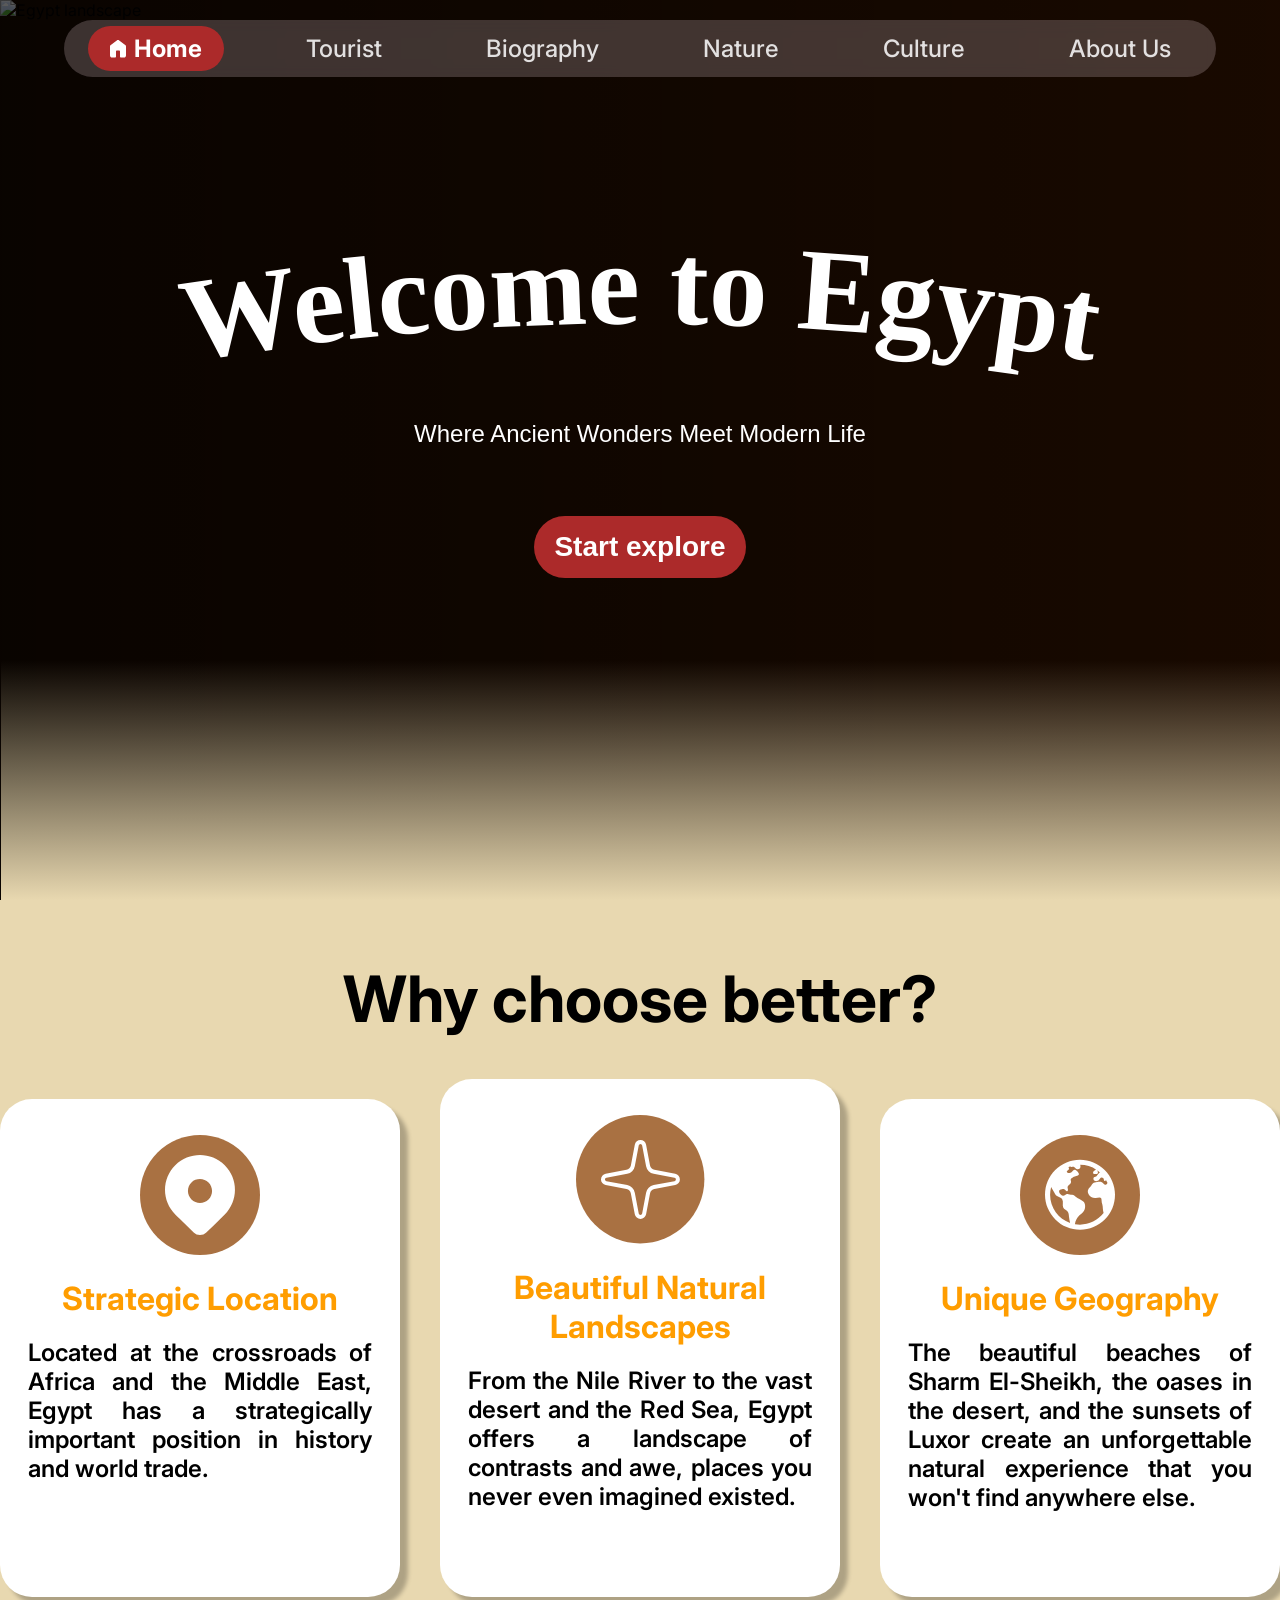
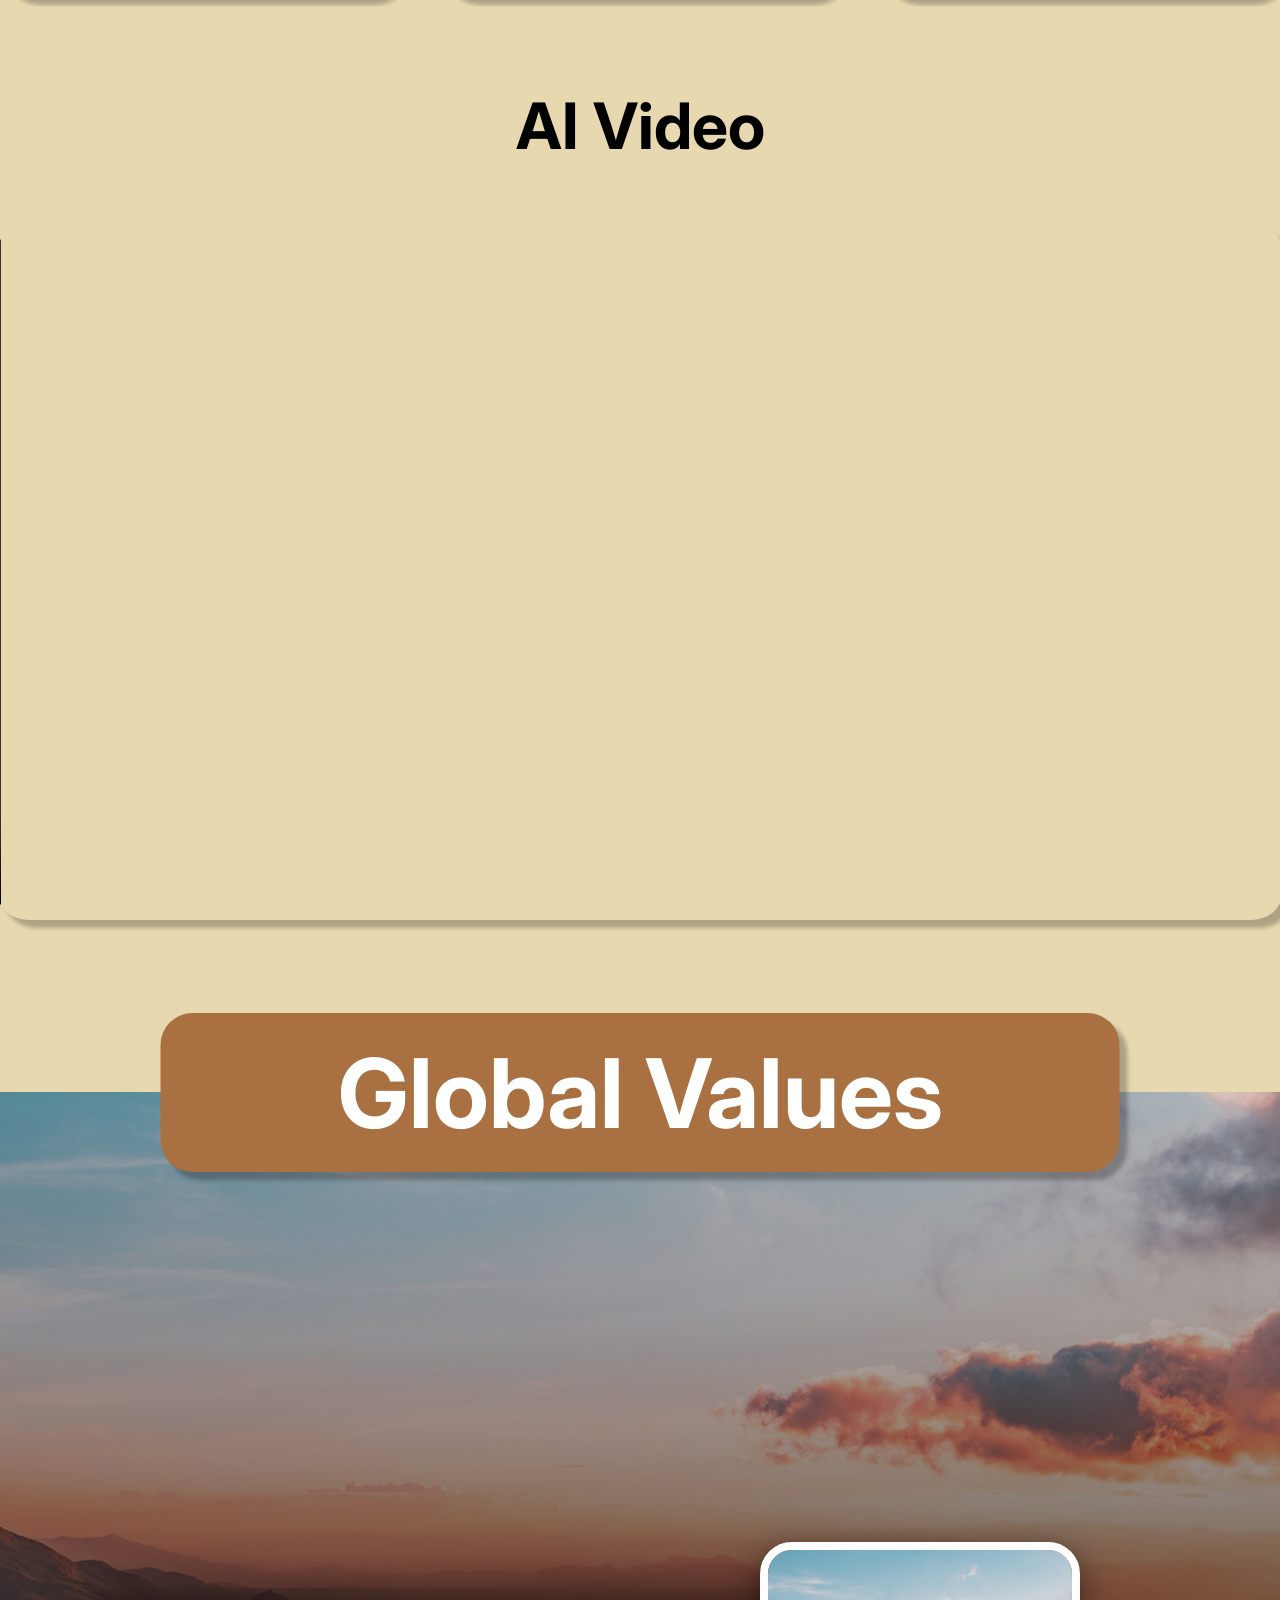
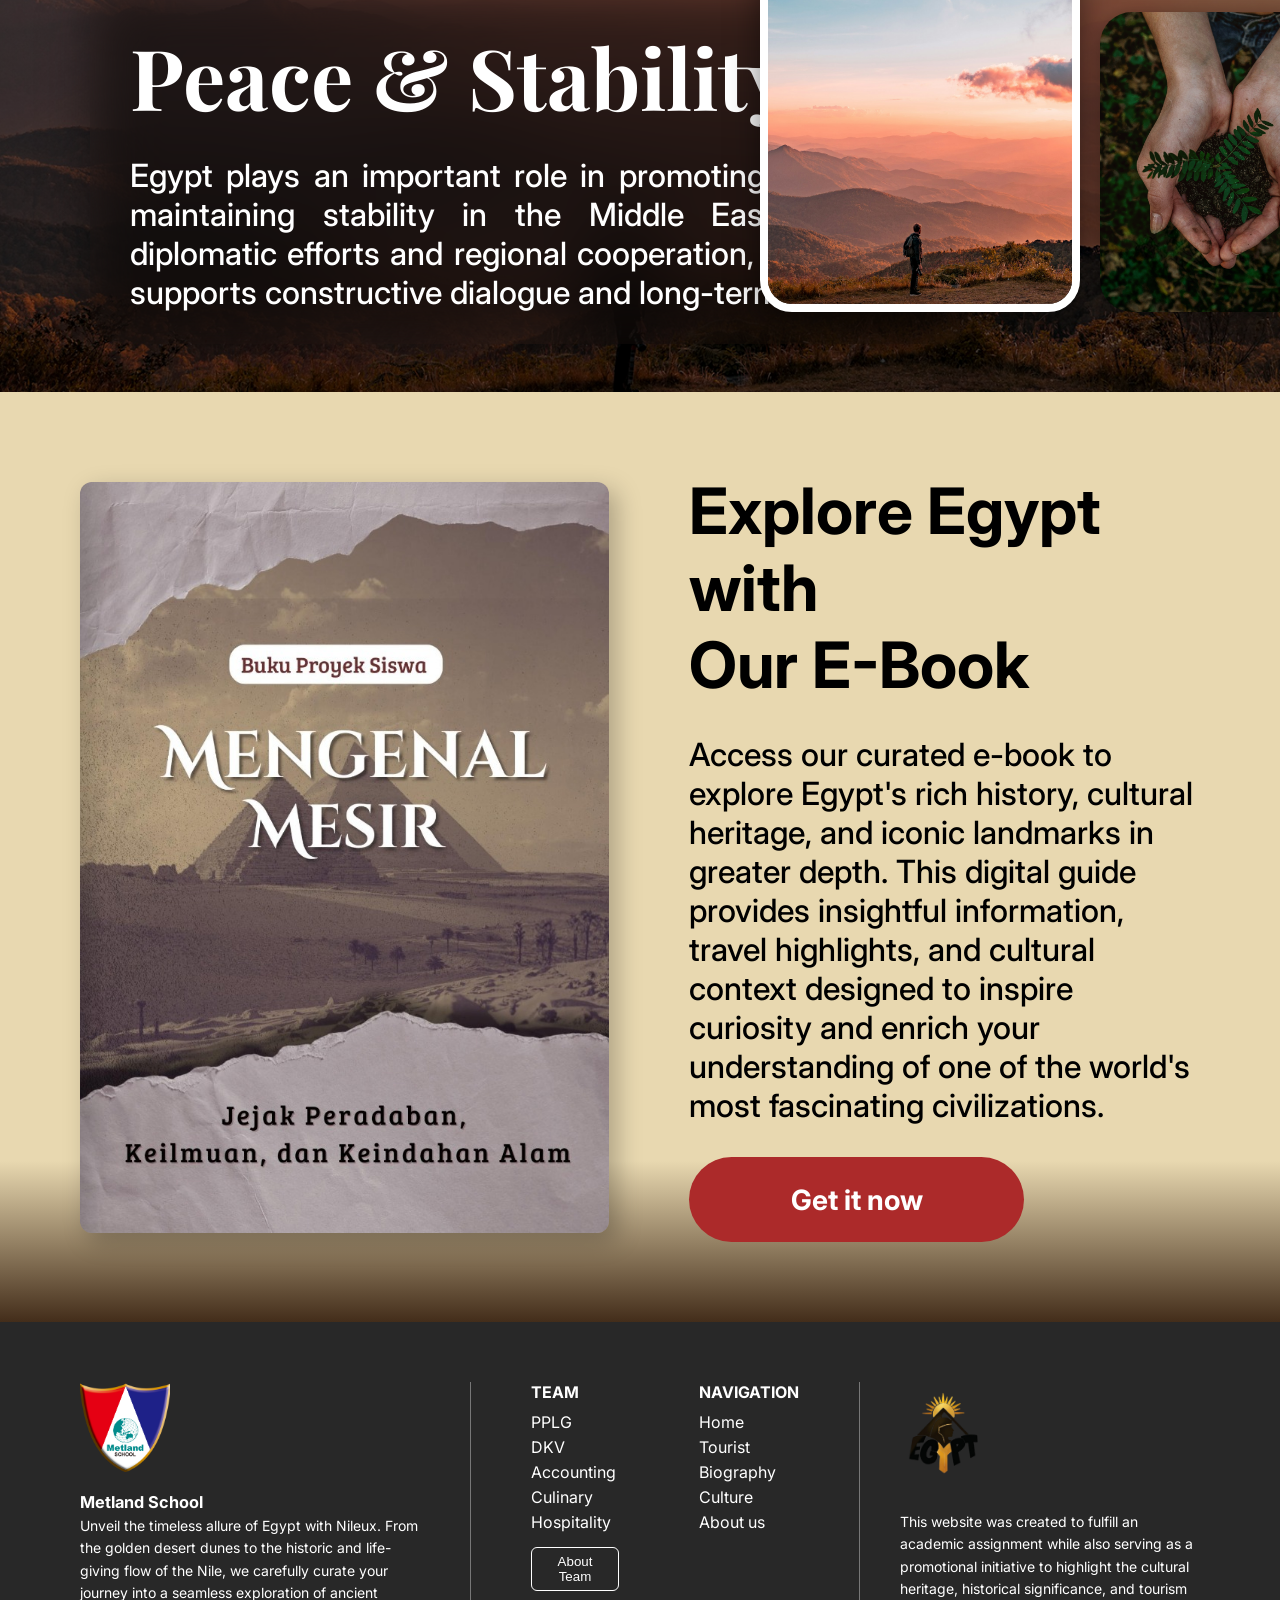
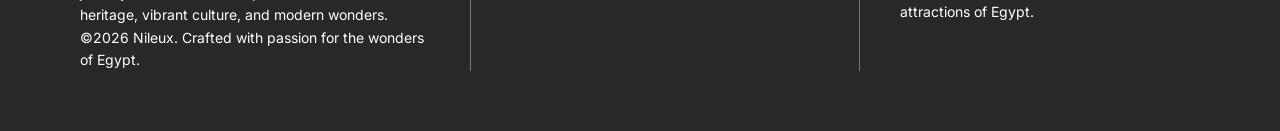
==== commit c89e3dec: "Enhance iconic card layout and styles - Adjusted padding in the wonders section for improved spacing" ====
--- a/index.html
+++ b/index.html
@@ -1,283 +1,244 @@
 <!DOCTYPE html>
 <html lang="en">
+
 <head>
     <meta charset="UTF-8">
     <meta name="viewport" content="width=device-width, initial-scale=1.0">
     <title>Egypt – Where Ancient Wonders Meet Modern Life</title>
     <link rel="preconnect" href="https://fonts.googleapis.com">
     <link rel="preconnect" href="https://fonts.gstatic.com" crossorigin>
-    <link href="https://fonts.googleapis.com/css2?family=Playfair+Display:wght@700&family=Inter:wght@400;600;700&display=swap" rel="stylesheet">
+    <link
+        href="https://fonts.googleapis.com/css2?family=Playfair+Display:wght@700&family=Inter:wght@400;600;700&display=swap"
+        rel="stylesheet">
     <link rel="stylesheet" href="PPLG.css">
 </head>
+
 <body>
 
-<!-- ================================================================
-     SECTION 1 – HERO
-================================================================ -->
-<section class="hero">
-    <img class="hero__bg" src="back.jpg" alt="Egypt landscape">
-    <div class="hero__overlay"></div>
-
-    <nav>
-        <a href="./index.html" class="active">
-            <svg xmlns="http://www.w3.org/2000/svg" width="16" height="18" viewBox="0 0 16 18" fill="none"><path d="M0 15.5V6.5C0 6.18333 0.0709998 5.88333 0.213 5.6C0.355 5.31667 0.550667 5.08333 0.8 4.9L6.8 0.4C7.15 0.133333 7.55 0 8 0C8.45 0 8.85 0.133333 9.2 0.4L15.2 4.9C15.45 5.08333 15.646 5.31667 15.788 5.6C15.93 5.88333 16.0007 6.18333 16 6.5V15.5C16 16.05 15.804 16.521 15.412 16.913C15.02 17.305 14.5493 17.5007 14 17.5H11C10.7167 17.5 10.4793 17.404 10.288 17.212C10.0967 17.02 10.0007 16.7827 10 16.5V11.5C10 11.2167 9.904 10.9793 9.712 10.788C9.52 10.5967 9.28267 10.5007 9 10.5H7C6.71667 10.5 6.47933 10.596 6.288 10.788C6.09667 10.98 6.00067 11.2173 6 11.5V16.5C6 16.7833 5.904 17.021 5.712 17.213C5.52 17.405 5.28267 17.5007 5 17.5H2C1.45 17.5 0.979333 17.3043 0.588 16.913C0.196666 16.5217 0.000666667 16.0507 0 15.5Z" fill="white"/></svg>
-            Home
-        </a>
-        <a href="./tourist/PPLG.html">
-            <svg xmlns="http://www.w3.org/2000/svg" width="20" height="20" viewBox="0 0 20 20" fill="none"><path d="M18.6852 0.814744C18.1633 0.293061 17.4556 0 16.7177 0C15.9798 0 15.2721 0.293061 14.7502 0.814744L11.6382 3.92674L2.88819 2.16874C2.33419 2.05774 1.81219 2.25174 1.42619 2.50174C1.02485 2.76379 0.689735 3.11533 0.447186 3.52874C0.217186 3.92174 0.041186 4.43374 0.126186 4.95974C0.219186 5.54574 0.610186 6.00374 1.21719 6.23974L7.05119 8.51374L4.61619 10.9497C3.78619 10.8827 3.07519 10.8467 2.41719 11.0087C1.62019 11.2047 0.975186 11.6637 0.220186 12.4187C0.139467 12.4993 0.0781831 12.5972 0.0409952 12.705C0.00380729 12.8128 -0.00830509 12.9277 0.00557908 13.0409C0.0194633 13.1541 0.0589783 13.2626 0.121119 13.3583C0.18326 13.4539 0.26639 13.5341 0.364186 13.5927L3.83019 15.6697L5.91019 19.1347C5.96888 19.2324 6.04903 19.3153 6.14457 19.3774C6.24011 19.4394 6.34852 19.4788 6.46158 19.4927C6.57464 19.5066 6.68937 19.4945 6.79708 19.4575C6.90478 19.4204 7.00263 19.3593 7.08319 19.2787C7.83819 18.5237 8.29719 17.8787 8.49319 17.0817C8.65519 16.4237 8.61919 15.7137 8.55219 14.8827L10.9872 12.4477L13.2612 18.2827C13.4972 18.8897 13.9562 19.2807 14.5412 19.3727C15.0682 19.4577 15.5792 19.2827 15.9732 19.0517C16.3862 18.8091 16.7374 18.474 16.9992 18.0727C17.2492 17.6867 17.4432 17.1647 17.3322 16.6117L15.5742 7.86174L18.6852 4.74974C18.9439 4.49153 19.1491 4.18485 19.2891 3.84724C19.4291 3.50964 19.5012 3.14773 19.5012 2.78224C19.5012 2.41675 19.4291 2.05485 19.2891 1.71724C19.1491 1.37964 18.9439 1.07295 18.6852 0.814744Z" fill="white"/></svg>
-            Tourist
-        </a>
-        <a href="./biografi/biography.html">
-            <svg xmlns="http://www.w3.org/2000/svg" width="16" height="16" viewBox="0 0 16 16" fill="none"><path d="M5.175 6.825C4.39167 6.04167 4 5.1 4 4C4 2.9 4.39167 1.95833 5.175 1.175C5.95833 0.391667 6.9 0 8 0C9.1 0 10.0417 0.391667 10.825 1.175C11.6083 1.95833 12 2.9 12 4C12 5.1 11.6083 6.04167 10.825 6.825C10.0417 7.60833 9.1 8 8 8C6.9 8 5.95833 7.60833 5.175 6.825ZM0 14V13.2C0 12.6333 0.146 12.1127 0.438 11.638C0.73 11.1633 1.11733 10.8007 1.6 10.55C2.63333 10.0333 3.68333 9.646 4.75 9.388C5.81667 9.13 6.9 9.00067 8 9C9.1 8.99933 10.1833 9.12867 11.25 9.388C12.3167 9.64733 13.3667 10.0347 14.4 10.55C14.8833 10.8 15.271 11.1627 15.563 11.638C15.855 12.1133 16.0007 12.634 16 13.2V14C16 14.55 15.8043 15.021 15.413 15.413C15.0217 15.805 14.5507 16.0007 14 16H2C1.45 16 0.979333 15.8043 0.588 15.413C0.196666 15.0217 0.000666667 14.5507 0 14Z" fill="white"/></svg>
-            Biography
-        </a>
-        <a href="./nature/p1.html">
-            <svg xmlns="http://www.w3.org/2000/svg" width="12" height="16" viewBox="0 0 12 16" fill="none"><path d="M6.41598 0.222612C6.37032 0.154133 6.30846 0.0979856 6.23589 0.059152C6.16332 0.0203184 6.08229 0 5.99998 0C5.91768 0 5.83664 0.0203184 5.76407 0.059152C5.6915 0.0979856 5.62964 0.154133 5.58398 0.222612L2.58398 4.72261C2.53388 4.79791 2.50513 4.88538 2.50081 4.97572C2.49649 5.06606 2.51675 5.15588 2.55944 5.23561C2.60213 5.31535 2.66565 5.38201 2.74323 5.4285C2.82081 5.47499 2.90954 5.49957 2.99998 5.49961H3.09798L1.07598 8.73461C1.02868 8.8103 1.0025 8.89727 1.00015 8.98649C0.997812 9.07571 1.01939 9.16393 1.06266 9.242C1.10593 9.32006 1.1693 9.38512 1.2462 9.43042C1.32311 9.47572 1.41073 9.49961 1.49998 9.49961H1.69098L0.0529834 12.7756C0.014785 12.8518 -0.00328506 12.9366 0.000490512 13.0218C0.00426609 13.1069 0.0297619 13.1897 0.0745548 13.2623C0.119348 13.3348 0.18195 13.3947 0.256411 13.4363C0.330872 13.4778 0.414719 13.4996 0.499983 13.4996H4.99998V15.9996H6.99998V13.4996H11.5C11.5852 13.4996 11.6691 13.4778 11.7436 13.4363C11.818 13.3947 11.8806 13.3348 11.9254 13.2623C11.9702 13.1897 11.9957 13.1069 11.9995 13.0218C12.0033 12.9366 11.9852 12.8518 11.947 12.7756L10.31 9.49961H10.501C10.5902 9.49961 10.6779 9.47572 10.7548 9.43042C10.8317 9.38512 10.895 9.32006 10.9383 9.242C10.9816 9.16393 11.0032 9.07571 11.0008 8.98649C10.9985 8.89727 10.9723 8.8103 10.925 8.73461L8.90198 5.49961H8.99998C9.09043 5.49957 9.17916 5.47499 9.25674 5.4285C9.33432 5.38201 9.39784 5.31535 9.44052 5.23561C9.48321 5.15588 9.50348 5.06606 9.49915 4.97572C9.49483 4.88538 9.46609 4.79791 9.41598 4.72261L6.41598 0.222612Z" fill="white"/></svg>
-            Nature
-        </a>
-        <a href="./culture/pplg.html">
-            <svg xmlns="http://www.w3.org/2000/svg" width="20" height="20" viewBox="0 0 20 20" fill="none"><path d="M19.44 9.06L16.44 7.56L13.76 6.22L13.73 6.19L12.39 3.51L10.89 0.51C10.55 -0.17 9.44 -0.17 9.1 0.51L7.6 3.51L6.26 6.19L6.23 6.22L3.55 7.56L0.55 9.06C0.21 9.23 0 9.58 0 9.95C0 10.32 0.21 10.67 0.55 10.84L3.55 12.34L6.23 13.68L6.26 13.71L7.6 16.39L9.1 19.39C9.27 19.73 9.62 19.94 9.99 19.94C10.36 19.94 10.71 19.73 10.88 19.39L12.38 16.39L13.72 13.71L13.75 13.68L16.43 12.34L19.43 10.84C19.77 10.67 19.98 10.32 19.98 9.95C19.98 9.58 19.77 9.23 19.43 9.06H19.44Z" fill="white"/></svg>
-            Culture
-        </a>
-        <a href="./About us/About PPLG.html">
-            <svg xmlns="http://www.w3.org/2000/svg" width="17" height="20" viewBox="0 0 17 20" fill="none"><path d="M16.745 14.0709C15.6944 12.9326 14.4194 12.0242 13.0004 11.4028C11.5814 10.7815 10.0491 10.4607 8.5 10.4607C6.95092 10.4607 5.41862 10.7815 3.99961 11.4028C2.58061 12.0242 1.30563 12.9326 0.255 14.0709C0.0922612 14.25 0.00144193 14.4828 0 14.7248V18.6479C0.00343822 18.9057 0.108285 19.1518 0.291843 19.3329C0.475402 19.514 0.722903 19.6156 0.980769 19.6156H16.0192C16.2793 19.6156 16.5288 19.5122 16.7127 19.3283C16.8967 19.1444 17 18.8949 17 18.6348V14.7117C16.9954 14.4743 16.9048 14.2466 16.745 14.0709Z" fill="white"/><path d="M8.4988 9.15385C11.0266 9.15385 13.0757 7.10469 13.0757 4.57692C13.0757 2.04916 11.0266 0 8.4988 0C5.97103 0 3.92188 2.04916 3.92188 4.57692C3.92188 7.10469 5.97103 9.15385 8.4988 9.15385Z" fill="white"/></svg>
-            About Us
-        </a>
-    </nav>
-
-    <div class="hero__content">
-        <h1 class="hero__title">
-            Egypt<br>
-            Where Ancient Wonders<br>
-            Meet Modern Life
-        </h1>
-        <div class="hero__title-line"></div>
-        <p class="hero__desc">
-            Discover Egypt through its ancient<br>
-            monuments, cultural heritage,<br>
-            and innovations that shaped<br>
-            human history.
-        </p>
-        <a href="#" class="hero__btn">Start explore</a>
-    </div>
-</section>
-
-<!-- ================================================================
-     SECTION 2 – WHY EGYPT
-================================================================ -->
-<section class="why">
-
-    <!-- Judul + garis -->
-    <div class="why__header">
-        <h2 class="why__title">Why Egypt better?</h2>
-        <div class="why__line"></div>
-    </div>
-
-    <!-- Wrapper: blur panel + cards di dalamnya -->
-    <div class="why__cards-wrapper">
-
-        <!-- Panel cream blur DI BELAKANG cards -->
-        <div class="why__cards-bg"></div>
-
-        <!-- Cards (di depan blur panel) -->
-        <div class="why__cards">
-
-            <!-- CARD 1 – Strategic Location -->
-            <div class="card card--sm">
-                <div class="card__icon">
-                    <svg xmlns="http://www.w3.org/2000/svg" width="120" height="120" viewBox="0 0 120 120" fill="none">
-                        <circle cx="60" cy="60" r="60" fill="#AC2A2A"/>
-                        <path d="M35.25 30.2121C48.9169 16.596 71.0774 16.596 84.7483 30.2121C98.4192 43.8282 98.4152 65.8918 84.7483 79.5079L79.9769 84.2041C75.4293 88.6418 70.8656 93.063 66.2859 97.4679C64.5994 99.0921 62.3451 100 59.9991 100C57.6531 100 55.3989 99.0921 53.7123 97.4679L39.6796 83.8678C37.9163 82.1436 36.4398 80.689 35.25 79.5039C28.687 72.9667 25 64.1006 25 54.856C25 45.6114 28.687 36.7453 35.25 30.2081M59.9991 43.9443C58.4155 43.9443 56.8474 44.255 55.3843 44.8585C53.9213 45.4621 52.5919 46.3468 51.4721 47.4621C50.3523 48.5774 49.4641 49.9015 48.858 51.3587C48.252 52.8159 47.9401 54.3777 47.9401 55.955C47.9401 57.5322 48.252 59.094 48.858 60.5513C49.4641 62.0085 50.3523 63.3325 51.4721 64.4478C52.5919 65.5631 53.9213 66.4478 55.3843 67.0514C56.8474 67.655 58.4155 67.9656 59.9991 67.9656C63.1974 67.9656 66.2647 66.7002 68.5262 64.4478C70.7877 62.1954 72.0582 59.1404 72.0582 55.955C72.0582 52.7695 70.7877 49.7146 68.5262 47.4621C66.2647 45.2097 63.1974 43.9443 59.9991 43.9443Z" fill="white"/>
-                    </svg>
-                </div>
-                <h3 class="card__title">Strategic Location</h3>
-                <p class="card__text">Located at the crossroads of Africa and the Middle East, Egypt has a strategically important position in history and world trade.</p>
-            </div>
-
-            <!-- CARD 2 – Beautiful Natural Landscapes -->
-            <div class="card card--lg">
-                <div class="card__icon">
-                    <svg xmlns="http://www.w3.org/2000/svg" width="128" height="128" viewBox="0 0 129 129" fill="none">
-                        <circle cx="64.191" cy="64.191" r="64.191" fill="#AC2A2A"/>
-                        <path d="M61.5109 28.6578C61.6713 27.799 62.127 27.0234 62.7991 26.4653C63.4711 25.9071 64.3172 25.6016 65.1908 25.6016C66.0645 25.6016 66.9106 25.9071 67.5826 26.4653C68.2547 27.0234 68.7104 27.799 68.8708 28.6578L72.8053 49.4646C73.0847 50.9439 73.8036 52.3045 74.8681 53.369C75.9326 54.4335 77.2933 55.1524 78.7725 55.4319L99.5793 59.3664C100.438 59.5268 101.214 59.9825 101.772 60.6545C102.33 61.3266 102.636 62.1727 102.636 63.0463C102.636 63.9199 102.33 64.766 101.772 65.4381C101.214 66.1101 100.438 66.5658 99.5793 66.7262L78.7725 70.6607C77.2933 70.9402 75.9326 71.6591 74.8681 72.7236C73.8036 73.7881 73.0847 75.1487 72.8053 76.628L68.8708 97.4348C68.7104 98.2936 68.2547 99.0692 67.5826 99.6273C66.9106 100.186 66.0645 100.491 65.1908 100.491C64.3172 100.491 63.4711 100.186 62.7991 99.6273C62.127 99.0692 61.6713 98.2936 61.5109 97.4348L57.5764 76.628C57.297 75.1487 56.5781 73.7881 55.5136 72.7236C54.4491 71.6591 53.0884 70.9402 51.6091 70.6607L30.8023 66.7262C29.9436 66.5658 29.1679 66.1101 28.6098 65.4381C28.0516 64.766 27.7461 63.9199 27.7461 63.0463C27.7461 62.1727 28.0516 61.3266 28.6098 60.6545C29.1679 59.9825 29.9436 59.5268 30.8023 59.3664L51.6091 55.4319C53.0884 55.1524 54.4491 54.4335 55.5136 53.369C56.5781 52.3045 57.297 50.9439 57.5764 49.4646L61.5109 28.6578Z" stroke="white" stroke-width="4" stroke-linecap="round" stroke-linejoin="round"/>
-                    </svg>
-                </div>
-                <h3 class="card__title">Beautiful Natural Landscapes</h3>
-                <p class="card__text">From the Nile River to the vast desert and the Red Sea, Egypt offers a landscape of contrasts and awe, places you never even imagined existed.</p>
-            </div>
-
-            <!-- CARD 3 – Unique Geography -->
-            <div class="card card--sm">
-                <div class="card__icon">
-                    <svg xmlns="http://www.w3.org/2000/svg" width="120" height="120" viewBox="0 0 120 120" fill="none">
-                        <circle cx="60" cy="60" r="60" fill="#AC2A2A"/>
-                        <path d="M84.6626 36.3374C81.4296 33.0725 77.5834 30.4785 73.3449 28.7045C69.1064 26.9305 64.5592 26.0114 59.9644 26.0001C55.3697 25.9888 50.818 26.8855 46.5708 28.6386C42.3236 30.3917 38.4647 32.9667 35.2157 36.2157C31.9667 39.4647 29.3917 43.3236 27.6386 47.5708C25.8855 51.818 24.9888 56.3697 25.0001 60.9644C25.0114 65.5592 25.9305 70.1064 27.7045 74.3449C29.4785 78.5834 32.0725 82.4296 35.3374 85.6626C38.5704 88.9275 42.4166 91.5215 46.6551 93.2955C50.8936 95.0695 55.4408 95.9886 60.0356 95.9999C64.6303 96.0112 69.182 95.1145 73.4292 93.3614C77.6764 91.6083 81.5353 89.0333 84.7843 85.7843C88.0333 82.5353 90.6083 78.6764 92.3614 74.4292C94.1145 70.182 95.0112 65.6303 94.9999 61.0356C94.9886 56.4408 94.0695 51.8936 92.2955 47.6551C90.5215 43.4166 87.9275 39.5704 84.6626 36.3374ZM30.1041 61C30.1029 58.3541 30.4537 55.7197 31.1473 53.1663C32.2902 55.6265 33.95 57.7519 35.0789 60.276C36.5379 63.5209 40.4555 62.6209 42.1854 65.4641C43.7207 67.9882 42.0811 71.1802 43.2302 73.821C44.0648 75.7378 46.033 76.1566 47.3908 77.558C48.7781 78.9718 48.7485 80.9088 48.9603 82.7524C49.1991 84.9185 49.5867 87.0656 50.1203 89.1785C50.1203 89.1941 50.1203 89.2112 50.1328 89.2268C38.4812 85.1347 30.1041 74.0281 30.1041 61ZM60 90.8959C58.3304 90.8955 56.6638 90.7559 55.0173 90.4786C55.0345 90.0567 55.0423 89.6627 55.0843 89.3887C55.4627 86.9129 56.7021 84.4917 58.3744 82.6387C60.0265 80.8107 62.2905 79.5744 63.6856 77.5004C65.0527 75.4762 65.4622 72.7513 64.8986 70.3861C64.0687 66.892 59.3211 65.7257 56.7613 63.8308C55.2898 62.7408 53.9803 61.0561 52.048 60.919C51.1573 60.8568 50.4115 61.0483 49.5286 60.8209C48.719 60.6107 48.0837 60.1747 47.221 60.2884C45.6095 60.5002 44.5927 62.2223 42.8612 61.9887C41.2185 61.7692 39.526 59.8462 39.1523 58.2813C38.6727 56.2696 40.264 55.6172 41.969 55.4381C42.6806 55.3634 43.4794 55.2824 44.1629 55.544C45.0629 55.8772 45.488 56.7585 46.2961 57.2038C47.8112 58.0353 48.1179 56.7071 47.8859 55.3618C47.5387 53.347 47.1338 52.5264 48.9307 51.139C50.1764 50.183 51.2414 49.4916 51.0421 47.7742C50.9238 46.7652 50.371 46.3089 50.8864 45.3046C51.2772 44.5401 52.3501 43.8503 53.0492 43.3941C54.8539 42.2169 60.7801 42.3041 58.3588 39.0094C57.6473 38.0424 56.3346 36.314 55.089 36.0774C53.5319 35.7831 52.8405 37.5208 51.7553 38.2869C50.6342 39.0794 48.4511 39.9794 47.3285 38.754C45.8181 37.105 48.3297 36.5647 48.8856 35.4125C49.1425 34.8753 48.8856 34.1295 48.4527 33.4272C49.0143 33.1905 49.5852 32.971 50.1655 32.7686C50.5291 33.0372 50.9605 33.199 51.4111 33.2357C52.4528 33.3042 53.4353 32.7406 54.3447 33.4506C55.3537 34.2291 56.0808 35.2132 57.4199 35.4561C58.7154 35.6912 60.0872 34.936 60.408 33.6094C60.6026 32.8028 60.408 31.9511 60.2211 31.1181C66.0446 31.1516 71.7299 32.8956 76.5705 36.1334C76.259 36.0151 75.8869 36.0291 75.4276 36.2424C74.4824 36.6815 73.1433 37.7995 73.0328 38.9081C72.9066 40.1663 74.7627 40.3438 75.644 40.3438C76.9675 40.3438 78.3082 39.7521 77.8815 38.223C77.6962 37.5597 77.444 36.8699 77.0376 36.4526C78.0146 37.1304 78.9505 37.8656 79.8403 38.6543C79.8263 38.6684 79.8123 38.6808 79.7983 38.6964C78.9014 39.6306 77.8597 40.3702 77.2462 41.5069C76.8134 42.3073 76.326 42.6872 75.4494 42.8943C74.9667 43.0079 74.4155 43.05 74.0106 43.3739C72.8833 44.2614 73.5248 46.3946 74.593 47.0345C75.9429 47.8427 77.9454 47.4627 78.9637 46.3089C79.7594 45.4058 80.228 43.8379 81.659 43.8394C82.289 43.8381 82.8942 44.0848 83.3438 44.5261C83.9354 45.1396 83.8187 45.7126 83.9448 46.4787C84.1674 47.8396 85.368 47.1015 86.0982 46.4148C86.6306 47.3622 87.1109 48.3378 87.537 49.3375C86.7335 50.4944 86.0951 51.7556 84.1628 50.4072C83.0059 49.5991 82.2943 48.4266 80.8415 48.0622C79.5725 47.7508 78.2723 48.0747 77.0189 48.2911C75.5942 48.5387 73.9047 48.6477 72.8241 49.7267C71.7793 50.7669 71.2266 52.1589 70.1148 53.2037C67.9645 55.2279 67.0567 57.4374 68.4487 60.2993C69.7878 63.0507 72.589 64.5439 75.6113 64.3477C78.5806 64.15 81.6652 62.4278 81.5796 66.7425C81.5484 68.27 81.8676 69.3273 82.3363 70.7458C82.7707 72.0537 82.7412 73.3212 82.8408 74.6712C82.9356 76.252 83.1827 77.82 83.5789 79.3533C80.7879 82.9467 77.2127 85.8547 73.1261 87.8552C69.0396 89.8557 64.5499 90.8957 60 90.8959Z" fill="white"/>
-                    </svg>
-                </div>
-                <h3 class="card__title">Unique Geography</h3>
-                <p class="card__text">The beautiful beaches of Sharm El-Sheikh, the oases in the desert, and the sunsets of Luxor create an unforgettable natural experience that you won't find anywhere else.</p>
-            </div>
-
-        </div><!-- end .why__cards -->
-    </div><!-- end .why__cards-wrapper -->
-
-</section>
-
-
-<!-- ================================================================
-     SECTION 3 – WHY CHOOSE EGYPT
-================================================================ -->
-<section class="choose">
-
-    <!-- Header: garis kiri + judul + garis kanan -->
-    <div class="choose__header">
-        <div class="choose__line"></div>
-        <h2 class="choose__title">Why choose egypt?</h2>
-        <div class="choose__line"></div>
-    </div>
-
-    <!-- Video box – ganti src="your-video.mp4" dengan file mp4 kamu -->
-    <div class="choose__video-wrapper">
-        <video
-            class="choose__video"
-            src="https://files.catbox.moe/pv35fy.mp4"
-            controls
-            autoplay
-            muted
-            loop
-        >
-            Your browser does not support the video tag.
-        </video>
-    </div>
-
-    <!-- Description -->
-    <p class="choose__desc">
-        Egypt is a land where ancient history and modern life exist side by side in remarkable harmony. From monumental architecture and rich cultural traditions to vast deserts and the life-giving Nile, every corner of the country tells a powerful story. Choosing Egypt means experiencing a destination that shaped civilization and continues to inspire the world today
-    </p>
-
-    <!-- Badge "Global Values" — melayang di batas bawah section ini -->
-    <div class="global__badge-wrap">
-        <div class="global__badge">
-            <span class="global__badge-text">Global Values</span>
-        </div>
-    </div>
-
-</section>
-
-
-<!-- ================================================================
-     SECTION 4 – GLOBAL VALUES  (6-slide interactive)
-================================================================ -->
-<section class="global">
-
-    <!-- Background slide -->
-    <img class="global__bg" src="global-1.jpg" alt="Global Values background">
-
-    <!-- Dark overlay -->
-    <div class="global__overlay"></div>
-
-    <!-- Teks kiri bawah -->
-    <div class="global__content">
-        <h3 class="global__subtitle">Peace &amp;<br>Stability</h3>
-        <p class="global__text">
-            Egypt plays an important role in promoting peace and maintaining stability in the Middle East. Through diplomatic efforts and regional cooperation, the country supports constructive dialogue and long-term security.
-        </p>
-    </div>
-
-    <!-- Thumbnail area kanan bawah: 2 kotak saja -->
-    <div class="global__thumbs">
-
-        <!-- Kotak besar kiri — slide aktif -->
-        <div class="global__thumb global__thumb-active">
-            <img src="global-1.jpg" alt="current slide">
-        </div>
-
-        <!-- Kotak kecil kanan — next slide, klik untuk maju -->
-        <div class="global__thumb global__thumb-next">
-            <img src="global-2.jpg" alt="next slide">
-        </div>
-
-    </div>
-
-</section>
-
-<!-- Global Values Slider JS -->
-<script src="pplg.js"></script>
-<script>
-    document.addEventListener('DOMContentLoaded', initGlobalSlider);
-</script>
-
-
-<!-- ================================================================
-     SECTION 5 – E-BOOK
-================================================================ -->
-<section class="ebook">
-    <div class="ebook__inner">
-
-        <!-- Gambar buku -->
-        <div class="ebook__cover">
-            <img src="ebook.jpeg" alt="Mengenal Mesir – E-Book Cover">
-        </div>
-
-        <!-- Konten kanan -->
-        <div class="ebook__content">
-            <h2 class="ebook__title">Explore Egypt with<br>Our E-Book</h2>
-            <p class="ebook__desc">
-                Access our curated e-book to explore Egypt's rich history, cultural heritage, and iconic landmarks in greater depth. This digital guide provides insightful information, travel highlights, and cultural context designed to inspire curiosity and enrich your understanding of one of the world's most fascinating civilizations.
+    <section class="hero">
+        <img class="hero__bg" src="back.jpg" alt="Egypt landscape">
+        <div class="hero__overlay"></div>
+        <div class="hero__gradient-bottom"></div>
+
+        <nav>
+            <a href="./index.html" class="active">
+                <svg xmlns="http://www.w3.org/2000/svg" width="16" height="18" viewBox="0 0 16 18" fill="none">
+                    <path
+                        d="M0 15.5V6.5C0 6.18333 0.0709998 5.88333 0.213 5.6C0.355 5.31667 0.550667 5.08333 0.8 4.9L6.8 0.4C7.15 0.133333 7.55 0 8 0C8.45 0 8.85 0.133333 9.2 0.4L15.2 4.9C15.45 5.08333 15.646 5.31667 15.788 5.6C15.93 5.88333 16.0007 6.18333 16 6.5V15.5C16 16.05 15.804 16.521 15.412 16.913C15.02 17.305 14.5493 17.5007 14 17.5H11C10.7167 17.5 10.4793 17.404 10.288 17.212C10.0967 17.02 10.0007 16.7827 10 16.5V11.5C10 11.2167 9.904 10.9793 9.712 10.788C9.52 10.5967 9.28267 10.5007 9 10.5H7C6.71667 10.5 6.47933 10.596 6.288 10.788C6.09667 10.98 6.00067 11.2173 6 11.5V16.5C6 16.7833 5.904 17.021 5.712 17.213C5.52 17.405 5.28267 17.5007 5 17.5H2C1.45 17.5 0.979333 17.3043 0.588 16.913C0.196666 16.5217 0.000666667 16.0507 0 15.5Z"
+                        fill="white" />
+                </svg>
+                Home
+            </a>
+            <a href="./tourist/PPLG.html">
+                Tourist
+            </a>
+            <a href="./biografi/biography.html">
+                Biography
+            </a>
+            <a href="./nature/p1.html">
+                Nature
+            </a>
+            <a href="./culture/pplg.html">
+                </svg>
+                Culture
+            </a>
+            <a href="./About us/About PPLG.html">
+                </svg>
+                About Us
+            </a>
+        </nav>
+
+        <div class="hero__content">
+            <svg viewBox="0 0 1400 220" width="100%" height="220" class="hero__title-svg">
+                <defs>
+                    <path id="curve" d="M 100,185 Q 700,65 1300,185" />
+                </defs>
+                <text font-family="Poppins" font-size="128" font-weight="700" fill="white" text-anchor="middle">
+                    <textPath href="#curve" startOffset="50%">Welcome to Egypt</textPath>
+                </text>
+            </svg>
+            <p class="hero__desc">
+                Where Ancient Wonders Meet Modern Life
             </p>
-            <a class="ebook__btn" href="https://heyzine.com/flip-book/62bc77f79d.htm" target="_blank" rel="noopener noreferrer">
-                Get it now
-            </a>
-        </div>
-    </div>
-</section>
-
-<footer class="footer">
-            <div class="footer-container">
-                <div class="footer-left">
-                    <img src="../school.png" class="footer-logo">
-                    <h3>Metland School</h3>
-                    <p>
-                        Unveil the timeless allure of Egypt with Nileux. From the golden desert dunes
-                        to the historic and life-giving flow of the Nile, we carefully curate your
-                        journey into a seamless exploration of ancient heritage, vibrant culture,
-                        and modern wonders.
+            <a href="#" class="hero__btn">Start explore</a>
+        </div>
+    </section>
+    <section class="why">
+
+        <div class="why__header">
+            <h2 class="why__title">Why choose better?</h2>
+        </div>
+        <div class="why__cards-wrapper">
+            <div class="why__cards">
+                <div class="card card--sm">
+                    <div class="card__icon">
+                        <svg xmlns="http://www.w3.org/2000/svg" width="120" height="120" viewBox="0 0 120 120"
+                            fill="none">
+                            <circle cx="60" cy="60" r="60" fill="#A97142" />
+                            <path
+                                d="M35.25 30.2121C48.9169 16.596 71.0774 16.596 84.7483 30.2121C98.4192 43.8282 98.4152 65.8918 84.7483 79.5079L79.9769 84.2041C75.4293 88.6418 70.8656 93.063 66.2859 97.4679C64.5994 99.0921 62.3451 100 59.9991 100C57.6531 100 55.3989 99.0921 53.7123 97.4679L39.6796 83.8678C37.9163 82.1436 36.4398 80.689 35.25 79.5039C28.687 72.9667 25 64.1006 25 54.856C25 45.6114 28.687 36.7453 35.25 30.2081M59.9991 43.9443C58.4155 43.9443 56.8474 44.255 55.3843 44.8585C53.9213 45.4621 52.5919 46.3468 51.4721 47.4621C50.3523 48.5774 49.4641 49.9015 48.858 51.3587C48.252 52.8159 47.9401 54.3777 47.9401 55.955C47.9401 57.5322 48.252 59.094 48.858 60.5513C49.4641 62.0085 50.3523 63.3325 51.4721 64.4478C52.5919 65.5631 53.9213 66.4478 55.3843 67.0514C56.8474 67.655 58.4155 67.9656 59.9991 67.9656C63.1974 67.9656 66.2647 66.7002 68.5262 64.4478C70.7877 62.1954 72.0582 59.1404 72.0582 55.955C72.0582 52.7695 70.7877 49.7146 68.5262 47.4621C66.2647 45.2097 63.1974 43.9443 59.9991 43.9443Z"
+                                fill="white" />
+                        </svg>
+                    </div>
+                    <h3 class="card__title">Strategic Location</h3>
+                    <p class="card__text">Located at the crossroads of Africa and the Middle East, Egypt has a
+                        strategically important position in history and world trade.</p>
+                </div>
+
+                <div class="card card--lg">
+                    <div class="card__icon">
+                        <svg xmlns="http://www.w3.org/2000/svg" width="129" height="129" viewBox="0 0 129 129"
+                            fill="none">
+                            <circle cx="64.191" cy="64.191" r="64.191" fill="#A97142" />
+                            <path
+                                d="M60.7648 30.0562C60.9252 29.1975 61.3809 28.4218 62.053 27.8637C62.725 27.3055 63.5711 27 64.4447 27C65.3184 27 66.1645 27.3055 66.8365 27.8637C67.5086 28.4218 67.9643 29.1975 68.1247 30.0562L72.0592 50.863C72.3386 52.3423 73.0575 53.703 74.122 54.7675C75.1865 55.832 76.5472 56.5509 78.0264 56.8303L98.8333 60.7648C99.692 60.9252 100.468 61.3809 101.026 62.053C101.584 62.725 101.889 63.5711 101.889 64.4447C101.889 65.3184 101.584 66.1645 101.026 66.8365C100.468 67.5086 99.692 67.9643 98.8333 68.1247L78.0264 72.0592C76.5472 72.3386 75.1865 73.0575 74.122 74.122C73.0575 75.1865 72.3386 76.5472 72.0592 78.0264L68.1247 98.8333C67.9643 99.692 67.5086 100.468 66.8365 101.026C66.1645 101.584 65.3184 101.889 64.4447 101.889C63.5711 101.889 62.725 101.584 62.053 101.026C61.3809 100.468 60.9252 99.692 60.7648 98.8333L56.8303 78.0264C56.5509 76.5472 55.832 75.1865 54.7675 74.122C53.703 73.0575 52.3423 72.3386 50.863 72.0592L30.0562 68.1247C29.1975 67.9643 28.4218 67.5086 27.8637 66.8365C27.3055 66.1645 27 65.3184 27 64.4447C27 63.5711 27.3055 62.725 27.8637 62.053C28.4218 61.3809 29.1975 60.9252 30.0562 60.7648L50.863 56.8303C52.3423 56.5509 53.703 55.832 54.7675 54.7675C55.832 53.703 56.5509 52.3423 56.8303 50.863L60.7648 30.0562Z"
+                                stroke="white" stroke-width="4" stroke-linecap="round" stroke-linejoin="round" />
+                        </svg>
+                    </div>
+                    <h3 class="card__title">Beautiful Natural Landscapes</h3>
+                    <p class="card__text">From the Nile River to the vast desert and the Red Sea, Egypt offers a
+                        landscape of contrasts and awe, places you never even imagined existed.</p>
+                </div>
+
+                <div class="card card--sm">
+                    <div class="card__icon">
+                        <svg xmlns="http://www.w3.org/2000/svg" width="120" height="120" viewBox="0 0 120 120"
+                            fill="none">
+                            <circle cx="60" cy="60" r="60" fill="#A97142" />
+                            <path
+                                d="M84.6626 35.0903C81.4296 31.8254 77.5834 29.2314 73.3449 27.4574C69.1064 25.6834 64.5592 24.7643 59.9644 24.753C55.3697 24.7417 50.818 25.6384 46.5708 27.3915C42.3236 29.1446 38.4647 31.7196 35.2157 34.9686C31.9667 38.2176 29.3917 42.0766 27.6386 46.3237C25.8855 50.5709 24.9888 55.1226 25.0001 59.7174C25.0114 64.3121 25.9305 68.8594 27.7045 73.0979C29.4785 77.3364 32.0725 81.1826 35.3374 84.4155C38.5704 87.6805 42.4166 90.2745 46.6551 92.0485C50.8936 93.8225 55.4408 94.7415 60.0356 94.7528C64.6303 94.7641 69.182 93.8675 73.4292 92.1144C77.6764 90.3612 81.5353 87.7862 84.7843 84.5372C88.0333 81.2882 90.6083 77.4293 92.3614 73.1821C94.1145 68.935 95.0112 64.3832 94.9999 59.7885C94.9886 55.1937 94.0695 50.6465 92.2955 46.408C90.5215 42.1695 87.9275 38.3233 84.6626 35.0903ZM30.1041 59.7529C30.1029 57.107 30.4537 54.4727 31.1473 51.9193C32.2902 54.3794 33.95 56.5049 35.0789 59.0289C36.5379 62.2738 40.4555 61.3738 42.1854 64.2171C43.7207 66.7411 42.0811 69.9331 43.2302 72.5739C44.0648 74.4907 46.033 74.9096 47.3908 76.3109C48.7781 77.7248 48.7485 79.6618 48.9603 81.5053C49.1991 83.6714 49.5867 85.8185 50.1203 87.9314C50.1203 87.947 50.1203 87.9641 50.1328 87.9797C38.4812 83.8877 30.1041 72.781 30.1041 59.7529ZM60 89.6489C58.3304 89.6484 56.6638 89.5089 55.0173 89.2316C55.0345 88.8096 55.0423 88.4157 55.0843 88.1416C55.4627 85.6659 56.7021 83.2446 58.3744 81.3917C60.0265 79.5637 62.2905 78.3273 63.6856 76.2533C65.0527 74.2291 65.4622 71.5042 64.8986 69.139C64.0687 65.6449 59.3211 64.4787 56.7613 62.5837C55.2898 61.4937 53.9803 59.809 52.048 59.672C51.1573 59.6097 50.4115 59.8012 49.5286 59.5739C48.719 59.3637 48.0837 58.9277 47.221 59.0413C45.6095 59.2531 44.5927 60.9752 42.8612 60.7417C41.2185 60.5221 39.526 58.5991 39.1523 57.0343C38.6727 55.0225 40.264 54.3701 41.969 54.191C42.6806 54.1163 43.4794 54.0353 44.1629 54.2969C45.0629 54.6301 45.488 55.5114 46.2961 55.9568C47.8112 56.7882 48.1179 55.4601 47.8859 54.1147C47.5387 52.0999 47.1338 51.2793 48.9307 49.8919C50.1764 48.9359 51.2414 48.2445 51.0421 46.5271C50.9238 45.5181 50.371 45.0619 50.8864 44.0576C51.2772 43.293 52.3501 42.6032 53.0492 42.147C54.8539 40.9699 60.7801 41.0571 58.3588 37.7623C57.6473 36.7953 56.3346 35.067 55.089 34.8303C53.5319 34.536 52.8405 36.2737 51.7553 37.0398C50.6342 37.8324 48.4511 38.7323 47.3285 37.5069C45.8181 35.858 48.3297 35.3177 48.8856 34.1654C49.1425 33.6282 48.8856 32.8824 48.4527 32.1802C49.0143 31.9435 49.5852 31.7239 50.1655 31.5215C50.5291 31.7901 50.9605 31.9519 51.4111 31.9886C52.4528 32.0571 53.4353 31.4935 54.3447 32.2035C55.3537 32.982 56.0808 33.9661 57.4199 34.209C58.7154 34.4441 60.0872 33.689 60.408 32.3623C60.6026 31.5558 60.408 30.704 60.2211 29.871C66.0446 29.9045 71.7299 31.6485 76.5705 34.8864C76.259 34.768 75.8869 34.782 75.4276 34.9954C74.4824 35.4345 73.1433 36.5524 73.0328 37.6611C72.9066 38.9192 74.7627 39.0967 75.644 39.0967C76.9675 39.0967 78.3082 38.505 77.8815 36.976C77.6962 36.3126 77.444 35.6229 77.0376 35.2056C78.0146 35.8834 78.9505 36.6186 79.8403 37.4073C79.8263 37.4213 79.8123 37.4337 79.7983 37.4493C78.9014 38.3836 77.8597 39.1232 77.2462 40.2598C76.8134 41.0602 76.326 41.4401 75.4494 41.6472C74.9667 41.7609 74.4155 41.8029 74.0106 42.1268C72.8833 43.0143 73.5248 45.1475 74.593 45.7875C75.9429 46.5956 77.9454 46.2157 78.9637 45.0619C79.7594 44.1588 80.228 42.5908 81.659 42.5923C82.289 42.591 82.8942 42.8377 83.3438 43.279C83.9354 43.8925 83.8187 44.4655 83.9448 45.2316C84.1674 46.5925 85.368 45.8544 86.0982 45.1678C86.6306 46.1151 87.1109 47.0908 87.537 48.0904C86.7335 49.2473 86.0951 50.5085 84.1628 49.1601C83.0059 48.352 82.2943 47.1795 80.8415 46.8151C79.5725 46.5037 78.2723 46.8276 77.0189 47.044C75.5942 47.2916 73.9047 47.4006 72.8241 48.4797C71.7793 49.5198 71.2266 50.9118 70.1148 51.9566C67.9645 53.9808 67.0567 56.1903 68.4487 59.0522C69.7878 61.8036 72.589 63.2968 75.6113 63.1007C78.5806 62.9029 81.6652 61.1808 81.5796 65.4954C81.5484 67.0229 81.8676 68.0802 82.3363 69.4987C82.7707 70.8066 82.7412 72.0741 82.8408 73.4241C82.9356 75.0049 83.1827 76.5729 83.5789 78.1062C80.7879 81.6996 77.2127 84.6076 73.1261 86.6081C69.0396 88.6086 64.5499 89.6487 60 89.6489Z"
+                                fill="white" />
+                        </svg>
+                    </div>
+                    <h3 class="card__title">Unique Geography</h3>
+                    <p class="card__text">The beautiful beaches of Sharm El-Sheikh, the oases in the desert, and the
+                        sunsets of Luxor create an unforgettable natural experience that you won't find anywhere else.
                     </p>
-                    <p class="copyright">
-                        ©2026 Nileux. Crafted with passion for the wonders of Egypt.
-                    </p>
-                </div>
-
-                <div class="footer-middle">
-                    <div class="team">
-                        <h4>TEAM</h4>
-                        <p>PPLG</p>
-                        <p>DKV</p>
-                        <p>Accounting</p>
-                        <p>Culinary</p>
-                        <p>Hospitality</p>
-                        <button>About Team</button>
-                    </div>
-                    <div class="navigation">
-                        <h4>NAVIGATION</h4>
-                        <p>Home</p>
-                        <p>Tourist</p>
-                        <p>Biography</p>
-                        <p>Culture</p>
-                        <p>About us</p>
-                    </div>
-                </div>
-
-                <div class="footer-right">
-                    <img src="../egypt.png" class="footer-logo">
-                    <p>
-                        This website was created to fulfill an academic assignment while also serving
-                        as a promotional initiative to highlight the cultural heritage, historical
-                        significance, and tourism attractions of Egypt.
-                    </p>
-                </div>
-            </div>
-        </footer>
+                </div>
+
+            </div>
+        </div>
+
+    </section>
+
+    <section class="choose">
+
+        <div class="choose__header">
+            <h2 class="choose__title">AI Video</h2>
+        </div>
+        <div class="choose__video-wrapper">
+            <video class="choose__video" src="               " controls autoplay muted loop>
+                Your browser does not support the video tag.
+            </video>
+        </div>
+
+        <div class="global__badge-wrap">
+            <div class="global__badge">
+                <span class="global__badge-text">Global Values</span>
+            </div>
+        </div>
+
+    </section>
+
+    <section class="global">
+
+        <img class="global__bg" src="global-1.jpg" alt="Global Values background">
+
+        <div class="global__overlay"></div>
+
+        <div class="global__content">
+            
+            <h3 class="global__subtitle">Peace &amp;<br>Stability</h3>
+            <p class="global__text">
+                Egypt plays an important role in promoting peace and maintaining stability in the Middle East. Through
+                diplomatic efforts and regional cooperation, the country supports constructive dialogue and long-term
+                security.
+            </p>
+        </div>
+        <div class="global__thumbs">
+            <div class="global__thumb global__thumb-active">
+                <img src="global-1.jpg" alt="current slide">
+            </div>
+            <div class="global__thumb global__thumb-next">
+                <img src="global-2.jpg" alt="next slide">
+            </div>
+        </div>
+    </section>
+
+    <script src="pplg.js"></script>
+    <script>
+        document.addEventListener('DOMContentLoaded', initGlobalSlider);
+    </script>
+
+    <section class="ebook">
+        <div class="ebook__inner">
+
+            <div class="ebook__cover">
+                <img src="ebook.jpeg" alt="Mengenal Mesir – E-Book Cover">
+            </div>
+            <div class="ebook__content">
+                <h2 class="ebook__title">Explore Egypt with<br>Our E-Book</h2>
+                <p class="ebook__desc">
+                    Access our curated e-book to explore Egypt's rich history, cultural heritage, and iconic landmarks
+                    in greater depth. This digital guide provides insightful information, travel highlights, and
+                    cultural context designed to inspire curiosity and enrich your understanding of one of the world's
+                    most fascinating civilizations.
+                </p>
+                <a class="ebook__btn" href="https://heyzine.com/flip-book/62bc77f79d.htm" target="_blank"
+                    rel="noopener noreferrer">
+                    Get it now
+                </a>
+            </div>
+        </div>
+    </section>
+
+    <footer class="footer">
+        <div class="footer-container">
+            <div class="footer-left">
+                <img src="../school.png" class="footer-logo">
+                <h3>Metland School</h3>
+                <p>
+                    Unveil the timeless allure of Egypt with Nileux. From the golden desert dunes
+                    to the historic and life-giving flow of the Nile, we carefully curate your
+                    journey into a seamless exploration of ancient heritage, vibrant culture,
+                    and modern wonders.
+                </p>
+                <p class="copyright">
+                    ©2026 Nileux. Crafted with passion for the wonders of Egypt.
+                </p>
+            </div>
+
+            <div class="footer-middle">
+                <div class="team">
+                    <h4>TEAM</h4>
+                    <p>PPLG</p>
+                    <p>DKV</p>
+                    <p>Accounting</p>
+                    <p>Culinary</p>
+                    <p>Hospitality</p>
+                    <button>About Team</button>
+                </div>
+                <div class="navigation">
+                    <h4>NAVIGATION</h4>
+                    <p>Home</p>
+                    <p>Tourist</p>
+                    <p>Biography</p>
+                    <p>Culture</p>
+                    <p>About us</p>
+                </div>
+            </div>
+
+            <div class="footer-right">
+                <img src="../egypt.png" class="footer-logo">
+                <p>
+                    This website was created to fulfill an academic assignment while also serving
+                    as a promotional initiative to highlight the cultural heritage, historical
+                    significance, and tourism attractions of Egypt.
+                </p>
+            </div>
+        </div>
+    </footer>
 
 </body>
+
 </html>
--- a/PPLG.css
+++ b/PPLG.css
@@ -1,6 +1,3 @@
-/* ============================================================
-   RESET & BASE
-============================================================ */
 *, *::before, *::after {
     margin: 0;
     padding: 0;
@@ -14,9 +11,6 @@
     background: #1a0a00;
 }
 
-/* ============================================================
-   HERO SECTION
-============================================================ */
 .hero {
     position: relative;
     width: 100%;
@@ -46,9 +40,6 @@
     z-index: 1;
 }
 
-/* ============================================================
-   NAVBAR
-============================================================ */
 nav {
     display: flex;
     justify-content: center;
@@ -56,7 +47,7 @@
     gap: 60px;
     width: 1400px;
     max-width: 90%;
-    padding: 10px 24px;
+    padding: 6px 0px;
     margin: 20px auto 0;
     border-radius: 64px;
     background: rgba(180, 160, 160, 0.30);
@@ -94,24 +85,28 @@
     font-weight: 700;
 }
 
-/* ============================================================
-   HERO CONTENT
-============================================================ */
 .hero__content {
     position: absolute;
-    top: 160px;
-    left: 80px;
-    max-width: 700px;
+    top: 200px;
+    left: 0;
+    right: 0;
+    width: 100%;
+    text-align: center;
     z-index: 5;
+    display: flex;
+    flex-direction: column;
+    align-items: center;
 }
 
 .hero__title {
     color: #FFF;
-    font-family: 'Playfair Display', serif;
-    font-size: 84px;
+    font-family: 'Poppins', serif;
+    font-size: 128px;
     font-weight: 700;
     line-height: 1.05;
     margin-bottom: 18px;
+    text-align: center;
+    display: block;
 }
 
 .hero__title-line {
@@ -121,29 +116,45 @@
     border-radius: 2px;
     margin-bottom: 32px;
 }
-
 .hero__desc {
     color: #FFF;
-    font-family: 'Inter', sans-serif;
-    font-size: 32px;
-    font-weight: 700;
-    line-height: 1.35;
+    font-family: 'Poppins', sans-serif;
+    font-size: 24px;       /* dari 32px → 24px */
+    font-weight: 500;      /* dari 700 → 500 */
+    line-height: normal;
     max-width: 580px;
     margin-bottom: 48px;
 }
 
+
+.hero__gradient-bottom {
+    position: absolute;
+    bottom: 0;
+    left: 0;
+    margin-left: 1px;
+    width: 100%;
+    height: 889px;
+    background: linear-gradient(0deg, #E8D8B0 0%, rgba(153, 153, 153, 0.00) 26.92%);
+    z-index: 2;
+    pointer-events: none;
+}
+
 .hero__btn {
-    display: inline-block;
-    color: #FFF;
-    font-family: 'Inter', sans-serif;
-    font-size: 28px;
-    font-weight: 700;
-    text-decoration: none;
-    padding: 16px 44px;
+    display: inline-flex;
+    height: 62px;
+    padding: 15px 20px;
+    justify-content: center;
+    align-items: center;
+    gap: 10px;
     border-radius: 64px;
     background: #AC2A2A;
-    border: none;
+    color: #FFF;
+    font-family: 'Poppins', sans-serif;
+    font-size: 28px;
+    font-weight: 700;
+    text-decoration: none;
     cursor: pointer;
+    margin-top: 20px;
     transition: background 0.25s, transform 0.2s;
 }
 
@@ -155,7 +166,7 @@
 ============================================================ */
 .why {
     width: 100%;
-    background: #A0522D;
+    background: #E8D8B0;
     padding: 60px 80px 80px;
     overflow: hidden;
 }
@@ -164,26 +175,23 @@
 .why__header {
     display: flex;
     align-items: center;
+    justify-content: center;   /* ← tambah ini */
     gap: 32px;
-    margin-left: 250px;
-    margin-bottom: 60px;
+    margin-left: 0;            /* ← hapus margin-left: 250px */
+    margin-bottom: 10px;
 }
 
 .why__title {
-    color: #FFF;
+    color: #000;
+    text-align: center;
     font-family: 'Inter', sans-serif;
     font-size: 64px;
+    font-style: normal;
     font-weight: 700;
     line-height: normal;
     white-space: nowrap;
 }
 
-.why__line {
-    width: 650px;
-    height: 3px;
-    background: #FFF;
-    flex-shrink: 0;
-}
 
 /* ============================================================
    WRAPPER: blur panel + cards
@@ -194,23 +202,8 @@
     display: flex;
     justify-content: center;
     align-items: flex-end;
-    /* tinggi wrapper = tinggi card terbesar + sedikit padding bawah */
     min-height: 600px;
-}
-
-/* Panel cream blur — posisi absolute di belakang cards */
-.why__cards-bg {
-    position: absolute;
-    bottom: 35px;
-    left: 50%;
-    transform: translateX(-50%);
-    width: 2000px;
-    height: 430px;
-    background: #E8D8B0;
-    filter: blur(9px);
-    z-index: 0;           /* di BELAKANG cards */
-    border-radius: 8px;
-    pointer-events: none; /* tidak mengganggu klik */
+    margin-top: -50px;
 }
 
 /* Cards — z-index lebih tinggi, tampil di DEPAN blur */
@@ -228,23 +221,22 @@
 ============================================================ */
 .card {
     border-radius: 32px;
-    border: 8px solid #AC2A2A;
     background: #FFF;
     box-shadow: 8px 8px 4px 0 rgba(0,0,0,0.25);
+    border: none;          /* ← hapus border merah */
     display: flex;
     flex-direction: column;
     align-items: center;
     padding: 36px 28px;
     gap: 20px;
-}
+}   
 
 .card--sm { width: 400px; height: 498px; }
-.card--lg { width: 400px; height: 570px; }
-
+.card--lg { width: 400px; height: 518px; }  /* ← tinggi beda */
 .card__icon { flex-shrink: 0; }
 
 .card__title {
-    color: #AC2A2A;
+    color: #FF9D00;        /* ← dari #AC2A2A jadi orange */
     text-align: center;
     font-family: 'Inter', sans-serif;
     font-size: 32px;
@@ -266,11 +258,12 @@
 ============================================================ */
 .choose {
     width: 100%;
-    background: #A97142;
+    background: #E8D8B0;
     padding: 80px 80px 120px;  /* extra bottom untuk badge melayang */
     position: relative;
     z-index: 1;
     overflow: visible;
+    margin-top: -70px;
 }
 
 /* Header: garis kiri + judul + garis kanan */
@@ -285,20 +278,19 @@
 .choose__line {
     width: 320px;
     height: 3px;
-    background: #FFF;
+    background: #000;    /* ← dari #FFF jadi #000 */
     flex-shrink: 0;
 }
-
 .choose__title {
-    color: #FFF;
+    color: #000;
     text-align: center;
     font-family: 'Inter', sans-serif;
     font-size: 64px;
+    font-style: normal;
     font-weight: 700;
     line-height: normal;
     white-space: nowrap;
 }
-
 /* Video box */
 .choose__video-wrapper {
     display: flex;
@@ -307,13 +299,13 @@
 }
 
 .choose__video {
-    width: 800px;
-    height: 600px;
+    width: 1288px;
+    height: 696px;
     border-radius: 32px;
     box-shadow: 8px 8px 4px 0 rgba(0, 0, 0, 0.25);
     object-fit: cover;
     display: block;
-    background: #000;  /* fallback jika video belum diisi */
+    background: #E8D8B0;   /* ← dari #000 jadi #E8D8B0 */
 }
 
 /* Description text */
@@ -381,18 +373,20 @@
     width: 959px;
     height: 159px;
     border-radius: 32px;
-    border: 10px solid #A97142;
-    background: #E8D8B0;
+    background: #A97142;        /* ← dari #E8D8B0 jadi #A97142 */
+    box-shadow: 8px 8px 4px 0 rgba(0, 0, 0, 0.25);  /* ← tambah shadow */
+    border: none;               /* ← hapus border */
     display: flex;
     align-items: center;
     justify-content: center;
 }
 
 .global__badge-text {
-    color: #000;
+    color: #FFF;                /* ← dari #000 jadi #FFF */
     text-align: center;
     font-family: 'Inter', sans-serif;
     font-size: 96px;
+    font-style: normal;
     font-weight: 700;
     line-height: normal;
 }
@@ -401,9 +395,10 @@
 .global__content {
     position: absolute;
     bottom: 80px;
-    left: 80px;
-    max-width: 500px;
+    left: 130px;
+    max-width: 800px;
     z-index: 2;
+    isolation: isolate; /* tambah ini */
 }
 
 .global__subtitle {
@@ -422,6 +417,7 @@
     font-size: 32px;
     font-weight: 500;
     line-height: normal;
+    max-width: 1000px;
 }
 
 /* ---- .global__img-small lama — dihapus, diganti thumbs ---- */
@@ -436,7 +432,7 @@
 .global__thumbs {
     position: absolute;
     bottom: 80px;
-    right: -125px;
+    right: -70px;
     z-index: 5;
     display: flex;
     align-items: flex-end;
@@ -495,7 +491,7 @@
 ============================================================ */
 .ebook {
     width: 100%;
-    background: #E8D8B0;
+    background: linear-gradient(180deg, #E8D8B0 82.69%, #432D1A 100%);
     padding: 80px;
 }
 
@@ -590,4 +586,15 @@
     border: 1px solid white; background: transparent; color: white;
     border-radius: 6px; cursor: pointer; width: fit-content;
 }
-.footer-right { max-width: 300px; font-size: 14px; line-height: 1.6; }+.footer-right { max-width: 300px; font-size: 14px; line-height: 1.6; }
+.global__content::before {
+    content: '';
+    position: absolute;
+    inset: -32px -40px;
+    border-radius: 32px;
+    background: rgba(0, 0, 0, 0.50);
+    filter: blur(25px);
+    backdrop-filter: blur(25px);
+    -webkit-backdrop-filter: blur(25px);
+    z-index: -1;
+}
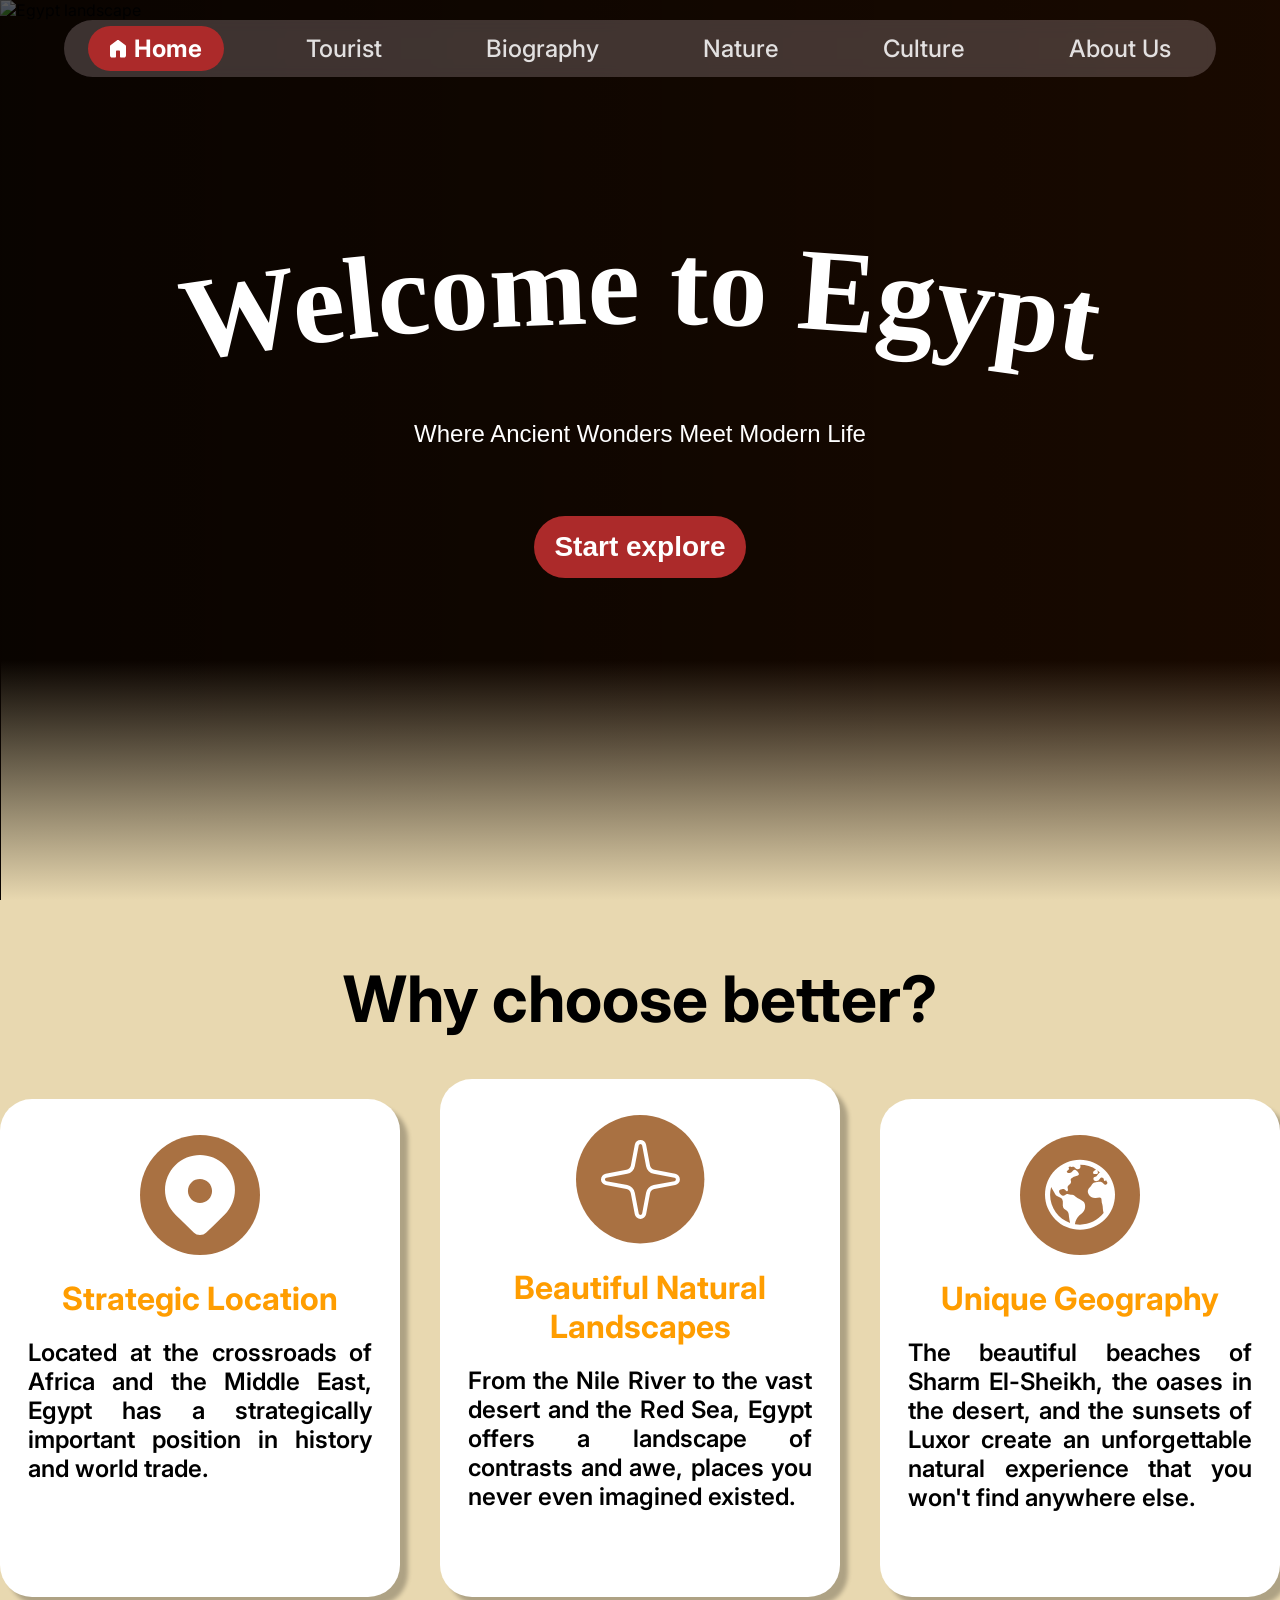
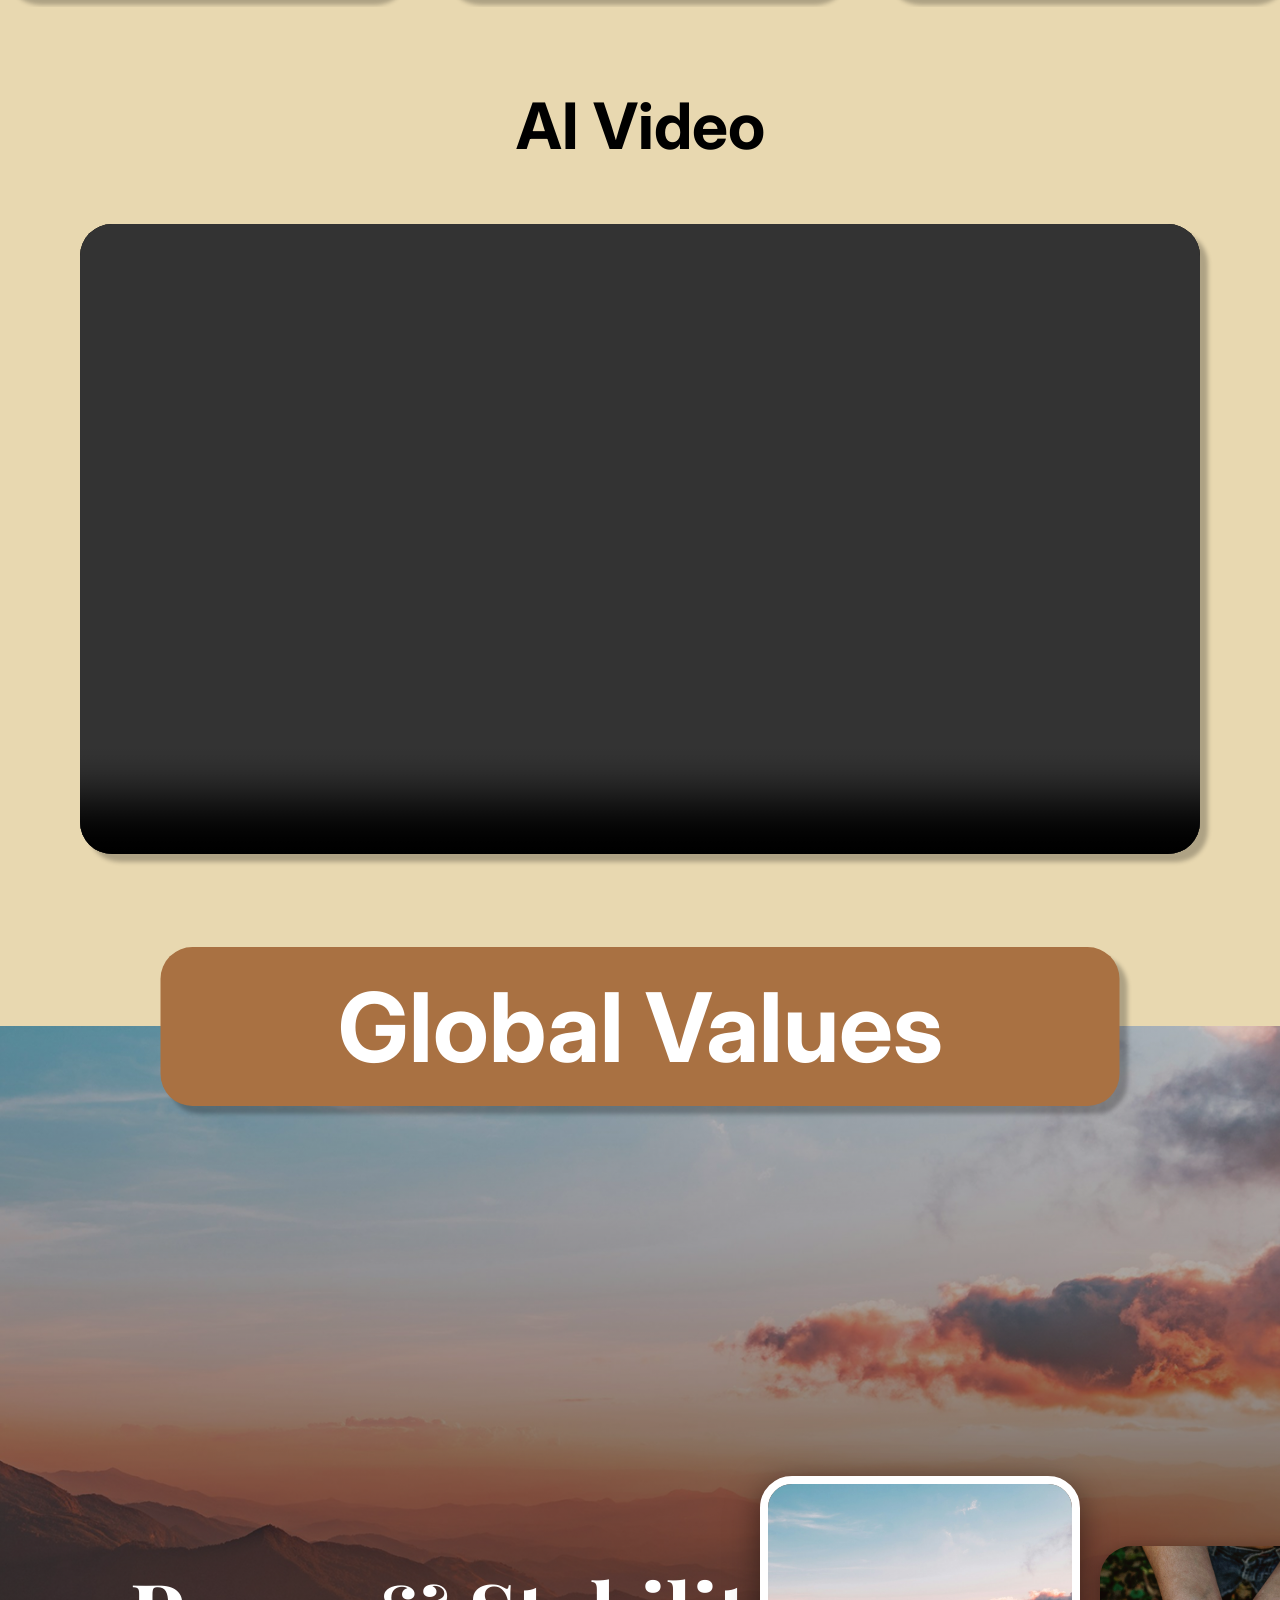
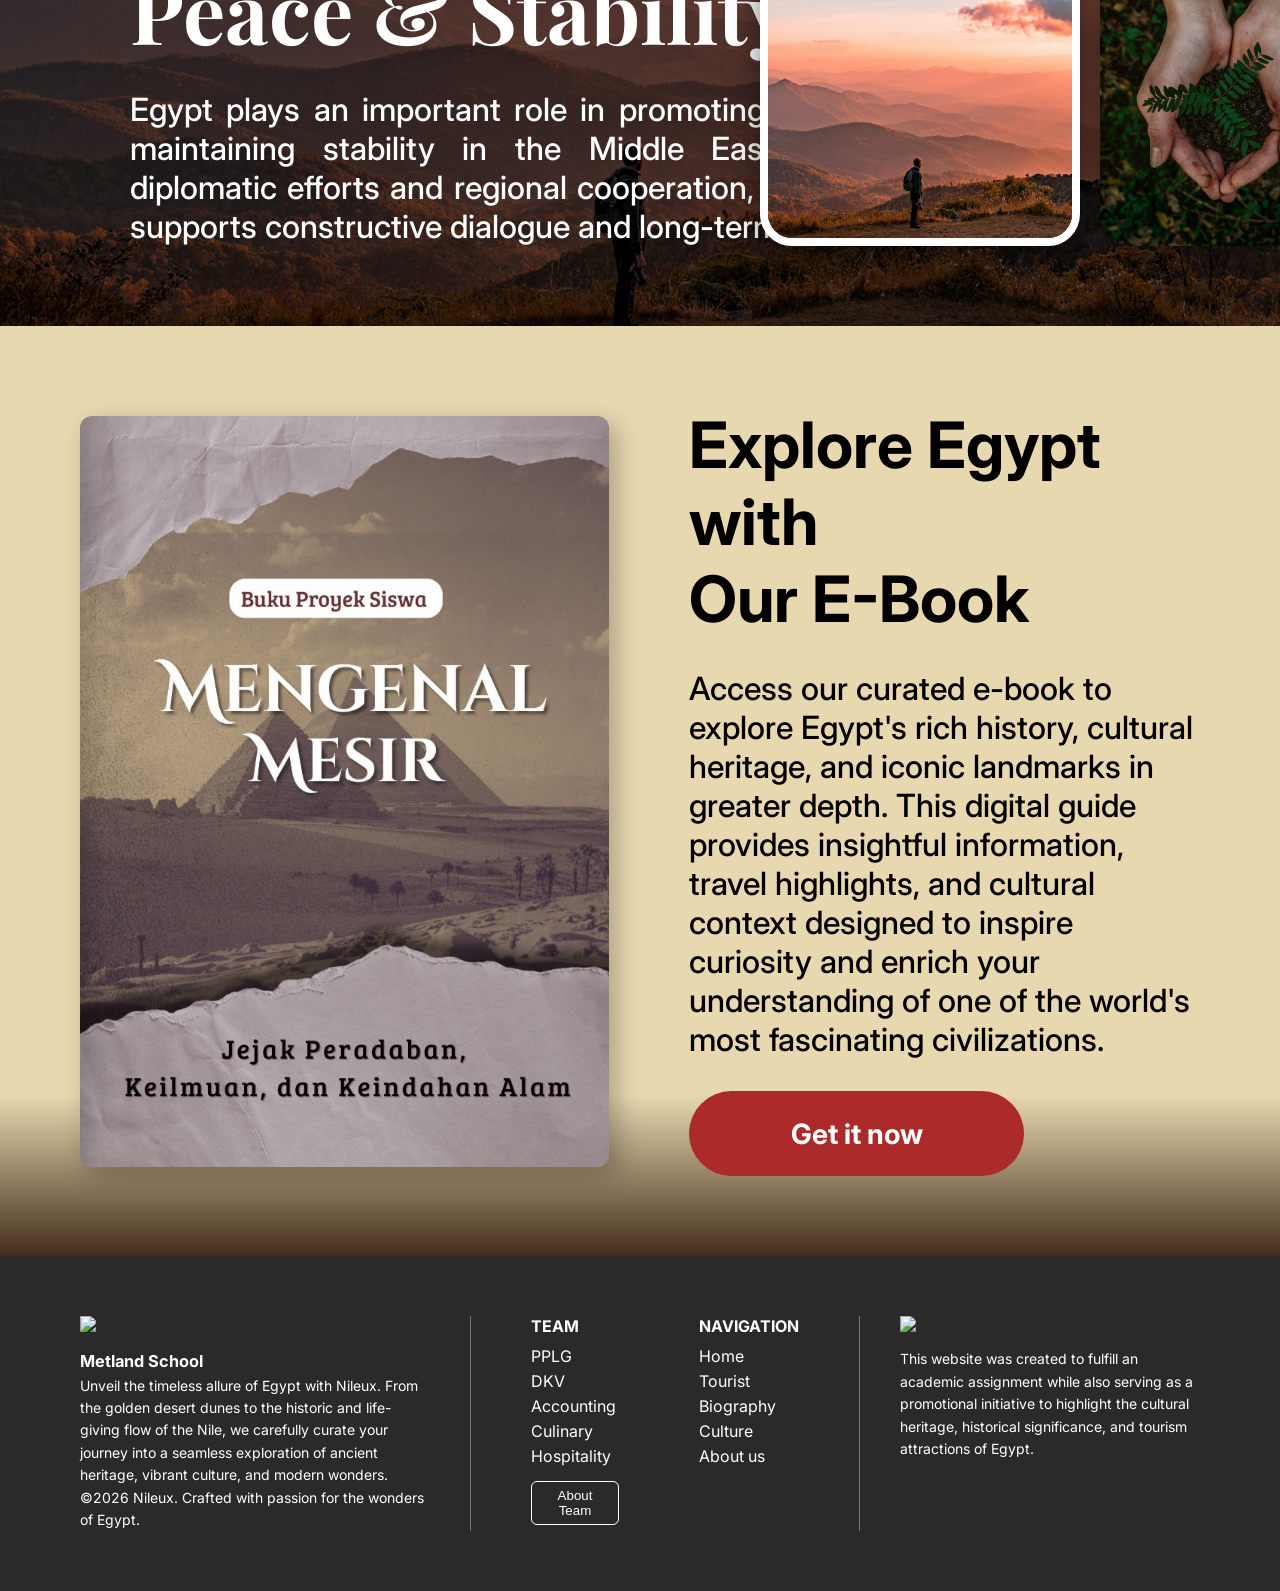
==== commit afe553d7: "Add new images and update footer styles across multiple pages - Added new images: about.png, disc.jp" ====
--- a/index.html
+++ b/index.html
@@ -35,14 +35,14 @@
             <a href="./biografi/biography.html">
                 Biography
             </a>
-            <a href="./nature/p1.html">
+            <a href="Nature/Nature.html">
                 Nature
             </a>
             <a href="./culture/pplg.html">
                 </svg>
                 Culture
             </a>
-            <a href="./About us/About PPLG.html">
+            <a href="About Us/About PPLG.html">
                 </svg>
                 About Us
             </a>
@@ -127,7 +127,7 @@
             <h2 class="choose__title">AI Video</h2>
         </div>
         <div class="choose__video-wrapper">
-            <video class="choose__video" src="               " controls autoplay muted loop>
+            <video class="choose__video" src="   https://files.catbox.moe/gjz3ph.mp4            " controls autoplay muted loop>
                 Your browser does not support the video tag.
             </video>
         </div>
@@ -192,52 +192,73 @@
         </div>
     </section>
 
-    <footer class="footer">
-        <div class="footer-container">
-            <div class="footer-left">
-                <img src="../school.png" class="footer-logo">
-                <h3>Metland School</h3>
-                <p>
-                    Unveil the timeless allure of Egypt with Nileux. From the golden desert dunes
-                    to the historic and life-giving flow of the Nile, we carefully curate your
-                    journey into a seamless exploration of ancient heritage, vibrant culture,
-                    and modern wonders.
-                </p>
-                <p class="copyright">
-                    ©2026 Nileux. Crafted with passion for the wonders of Egypt.
-                </p>
-            </div>
-
-            <div class="footer-middle">
-                <div class="team">
-                    <h4>TEAM</h4>
-                    <p>PPLG</p>
-                    <p>DKV</p>
-                    <p>Accounting</p>
-                    <p>Culinary</p>
-                    <p>Hospitality</p>
-                    <button>About Team</button>
-                </div>
-                <div class="navigation">
-                    <h4>NAVIGATION</h4>
-                    <p>Home</p>
-                    <p>Tourist</p>
-                    <p>Biography</p>
-                    <p>Culture</p>
-                    <p>About us</p>
-                </div>
-            </div>
-
-            <div class="footer-right">
-                <img src="../egypt.png" class="footer-logo">
-                <p>
-                    This website was created to fulfill an academic assignment while also serving
-                    as a promotional initiative to highlight the cultural heritage, historical
-                    significance, and tourism attractions of Egypt.
-                </p>
-            </div>
-        </div>
-    </footer>
+<footer class="footer">
+
+<div class="footer-container">
+
+<!-- LEFT -->
+<div class="footer-left">
+
+<img src="school.png" class="footer-logo">
+
+<h3>Metland School</h3>
+
+<p>
+Unveil the timeless allure of Egypt with Nileux. From the golden desert dunes
+to the historic and life-giving flow of the Nile, we carefully curate your
+journey into a seamless exploration of ancient heritage, vibrant culture,
+and modern wonders.
+</p>
+
+<p class="copyright">
+©2026 Nileux. Crafted with passion for the wonders of Egypt.
+</p>
+
+</div>
+
+
+<!-- MIDDLE -->
+<div class="footer-middle">
+
+<div class="team">
+<h4>TEAM</h4>
+<p>PPLG</p>
+<p>DKV</p>
+<p>Accounting</p>
+<p>Culinary</p>
+<p>Hospitality</p>
+
+<button>About Team</button>
+</div>
+
+<div class="navigation">
+<h4>NAVIGATION</h4>
+<p>Home</p>
+<p>Tourist</p>
+<p>Biography</p>
+<p>Culture</p>
+<p>About us</p>
+</div>
+
+</div>
+
+
+<!-- RIGHT -->
+<div class="footer-right">
+
+<img src="egypt.png" class="footer-logo">
+
+<p>
+This website was created to fulfill an academic assignment while also serving
+as a promotional initiative to highlight the cultural heritage, historical
+significance, and tourism attractions of Egypt.
+</p>
+
+</div>
+
+</div>
+
+</footer>
 
 </body>
 
--- a/PPLG.css
+++ b/PPLG.css
@@ -298,14 +298,16 @@
     margin-bottom: 52px;
 }
 
+
 .choose__video {
-    width: 1288px;
-    height: 696px;
+    width: 100%;
+    max-width: 1288px;
+    aspect-ratio: 16 / 9;      /* ← otomatis ikut rasio video */
     border-radius: 32px;
     box-shadow: 8px 8px 4px 0 rgba(0, 0, 0, 0.25);
-    object-fit: cover;
+    object-fit: contain;
+    background: #000;
     display: block;
-    background: #E8D8B0;   /* ← dari #000 jadi #E8D8B0 */
 }
 
 /* Description text */
@@ -570,31 +572,63 @@
 .ebook__btn:hover  { background: #c43333; transform: translateY(-2px); }
 .ebook__btn:active { transform: translateY(0); }
 
-.footer { background: #282828; color: white; padding: 60px 80px; }
-.footer-container { display: flex; justify-content: space-between; gap: 40px; }
-.footer-logo { width: 90px; margin-bottom: 10px; }
-.footer-left { max-width: 350px; font-size: 14px; line-height: 1.6; }
-.footer-middle {
-    display: flex; gap: 80px;
-    border-left: 1px solid #777; border-right: 1px solid #777;
-    padding: 0 60px;
-}
-.footer-middle h4 { margin-bottom: 10px; }
-.footer-middle p { margin: 5px 0; cursor: pointer; }
-.footer-middle button {
-    margin-top: 10px; padding: 6px 14px;
-    border: 1px solid white; background: transparent; color: white;
-    border-radius: 6px; cursor: pointer; width: fit-content;
-}
-.footer-right { max-width: 300px; font-size: 14px; line-height: 1.6; }
-.global__content::before {
-    content: '';
-    position: absolute;
-    inset: -32px -40px;
-    border-radius: 32px;
-    background: rgba(0, 0, 0, 0.50);
-    filter: blur(25px);
-    backdrop-filter: blur(25px);
-    -webkit-backdrop-filter: blur(25px);
-    z-index: -1;
-}+.footer{
+    background:#2a2a2a;
+    color:white;
+    padding:60px 80px;
+    }
+
+    .footer-container{
+    display:flex;
+    justify-content:space-between;
+    gap:40px;
+    }
+
+    /* LOGO */
+    .footer-logo{
+    width:90px;
+    margin-bottom:10px;
+    }
+
+    /* LEFT */
+    .footer-left{
+    max-width:350px;
+    font-size:14px;
+    line-height:1.6;
+    }
+
+    /* MIDDLE */
+    .footer-middle{
+    display:flex;
+    gap:80px;
+    border-left:1px solid #777;
+    border-right:1px solid #777;
+    padding:0 60px;
+    }
+
+    .footer-middle h4{
+    margin-bottom:10px;
+    }
+
+    .footer-middle p{
+    margin:5px 0;
+    cursor:pointer;
+    }
+
+    /* BUTTON */
+    .footer-middle button{
+    margin-top:10px;
+    padding:6px 14px;
+    border:1px solid white;
+    background:transparent;
+    color:white;
+    border-radius:6px;
+    cursor:pointer;
+    }
+
+    /* RIGHT */
+    .footer-right{
+    max-width:300px;
+    font-size:14px;
+    line-height:1.6;
+    }
